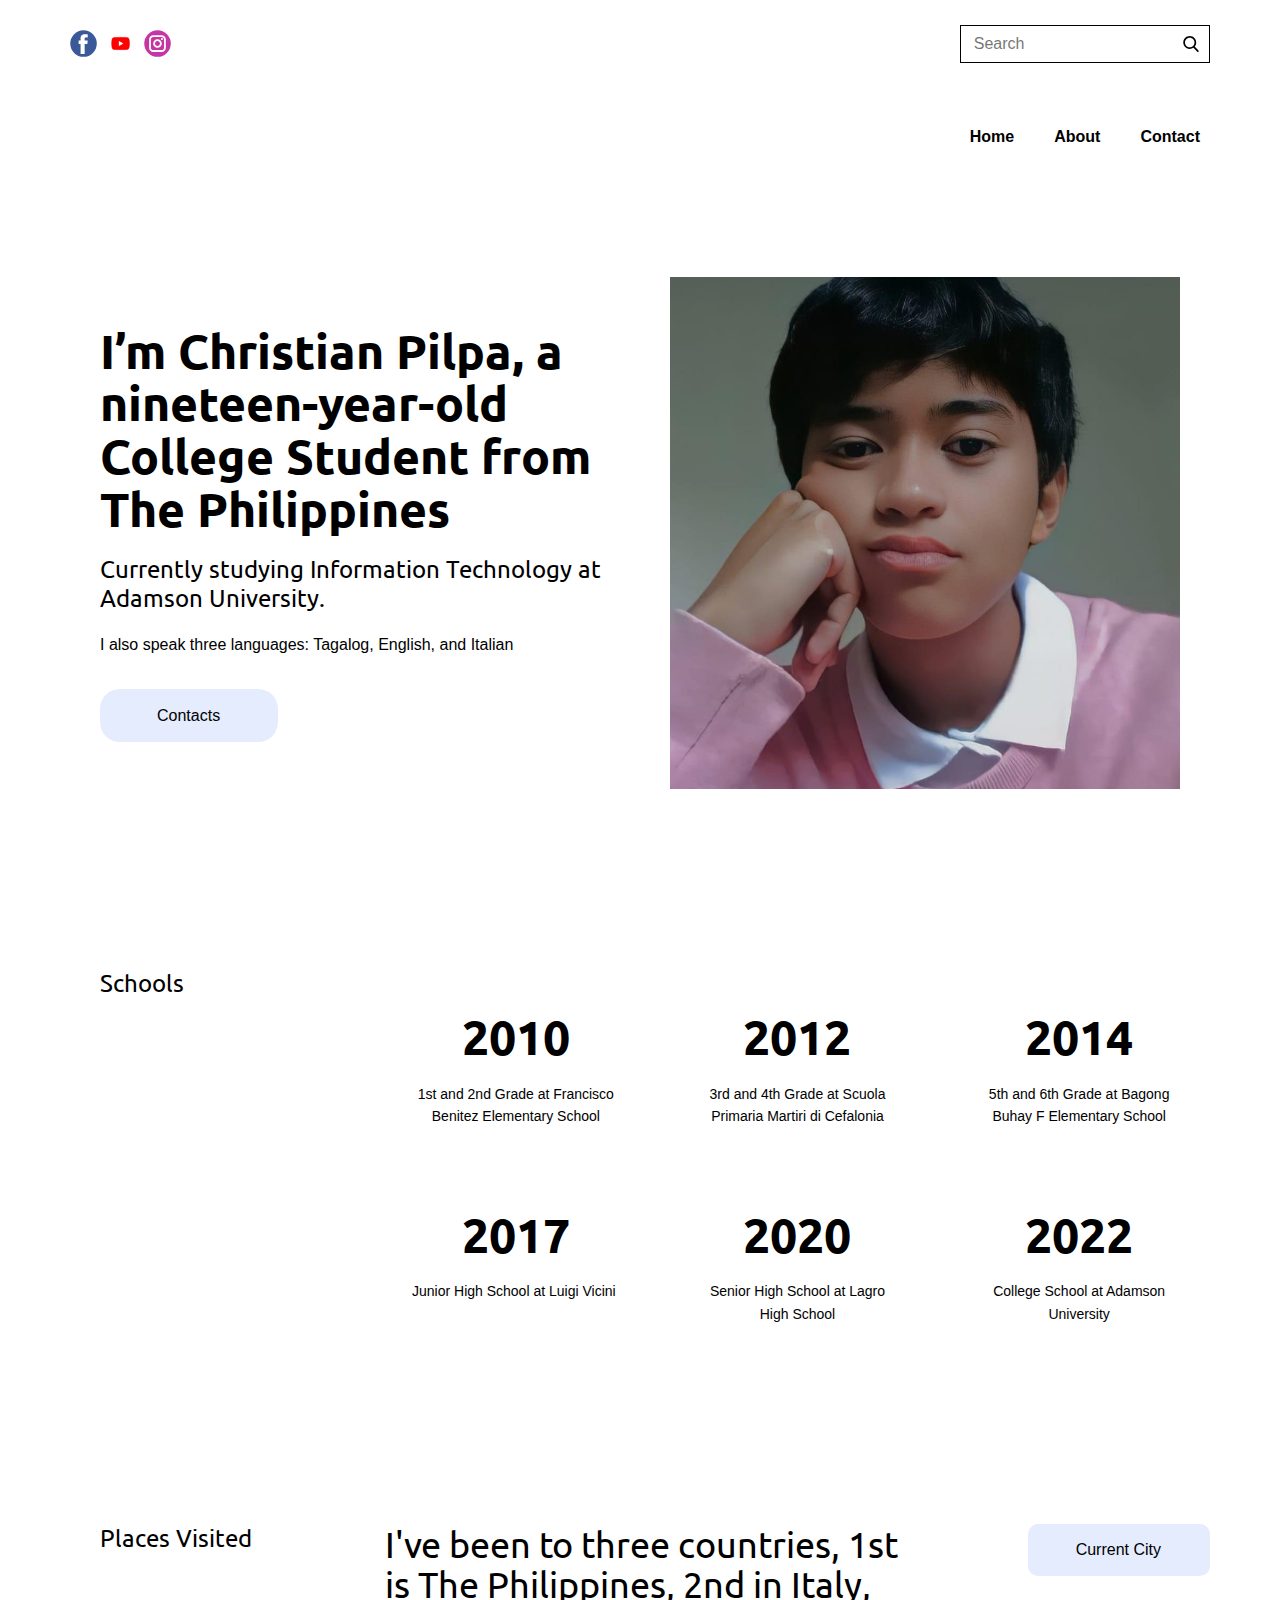
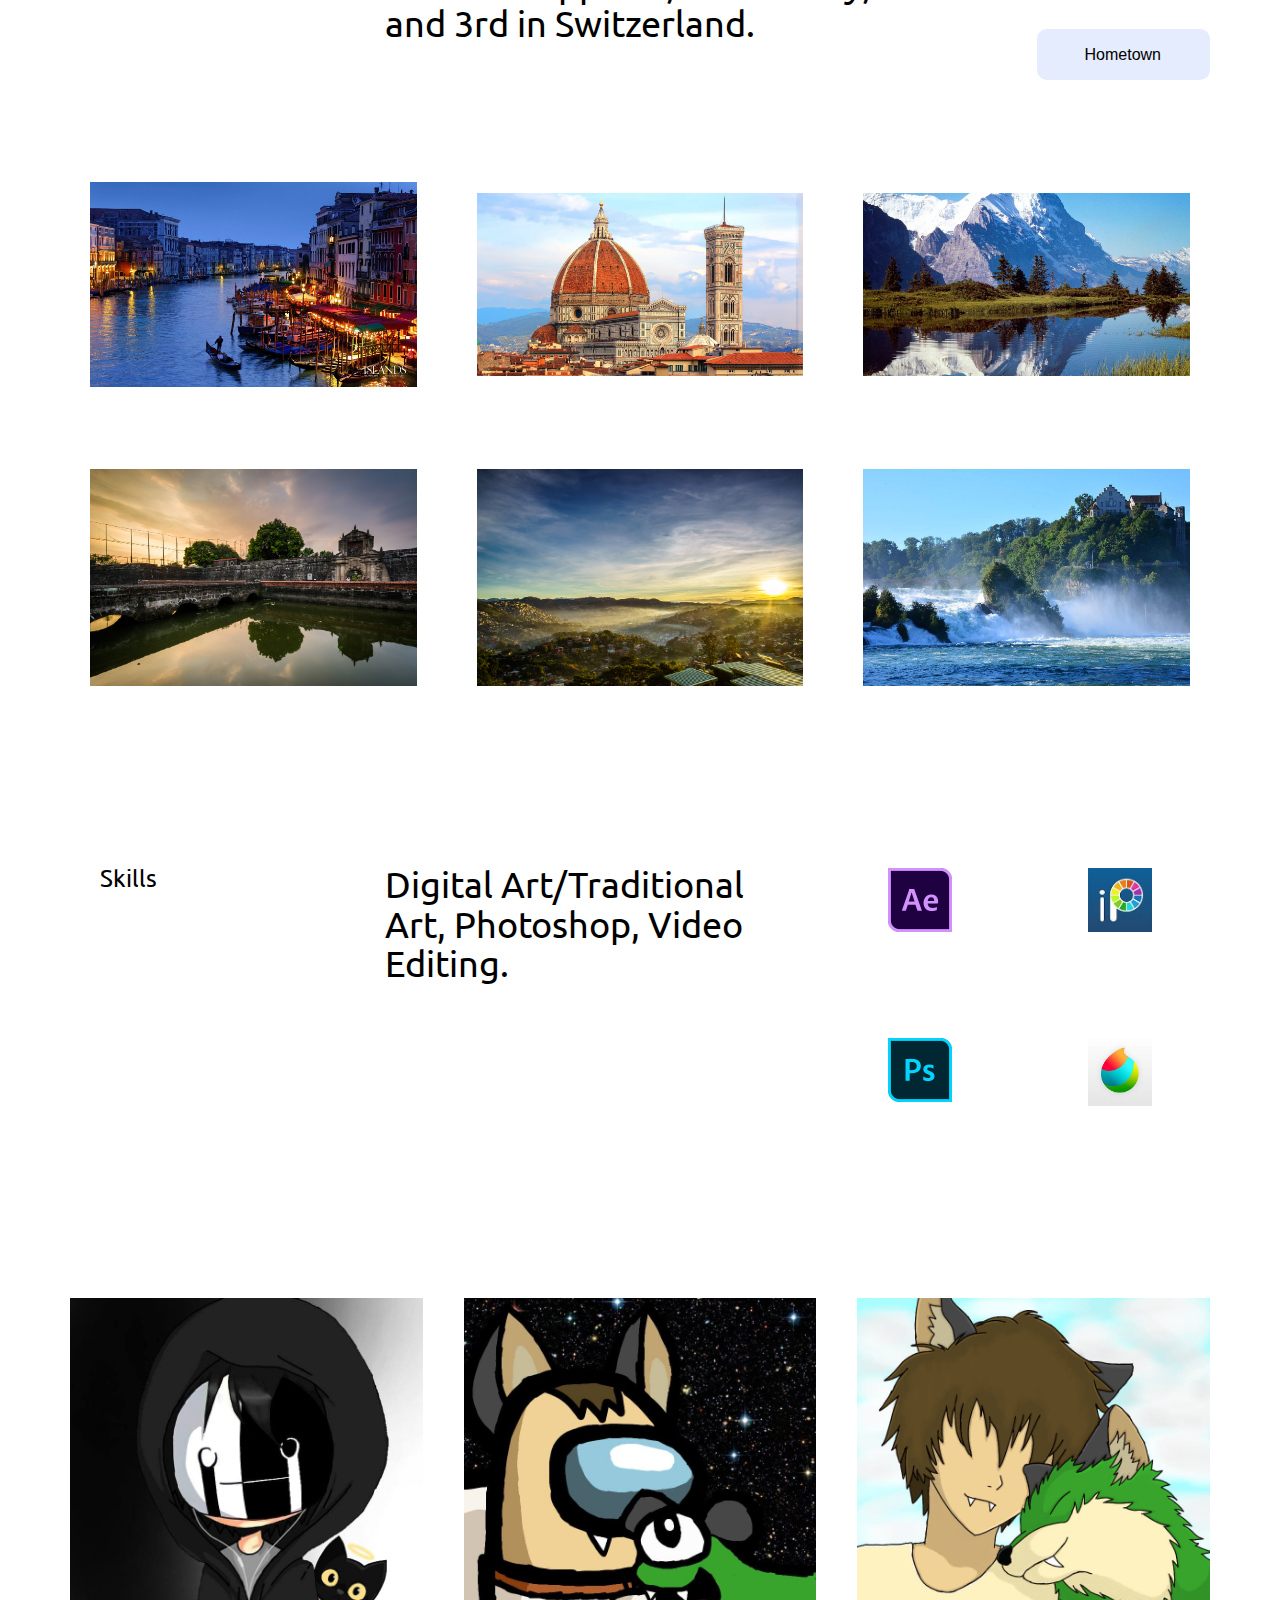
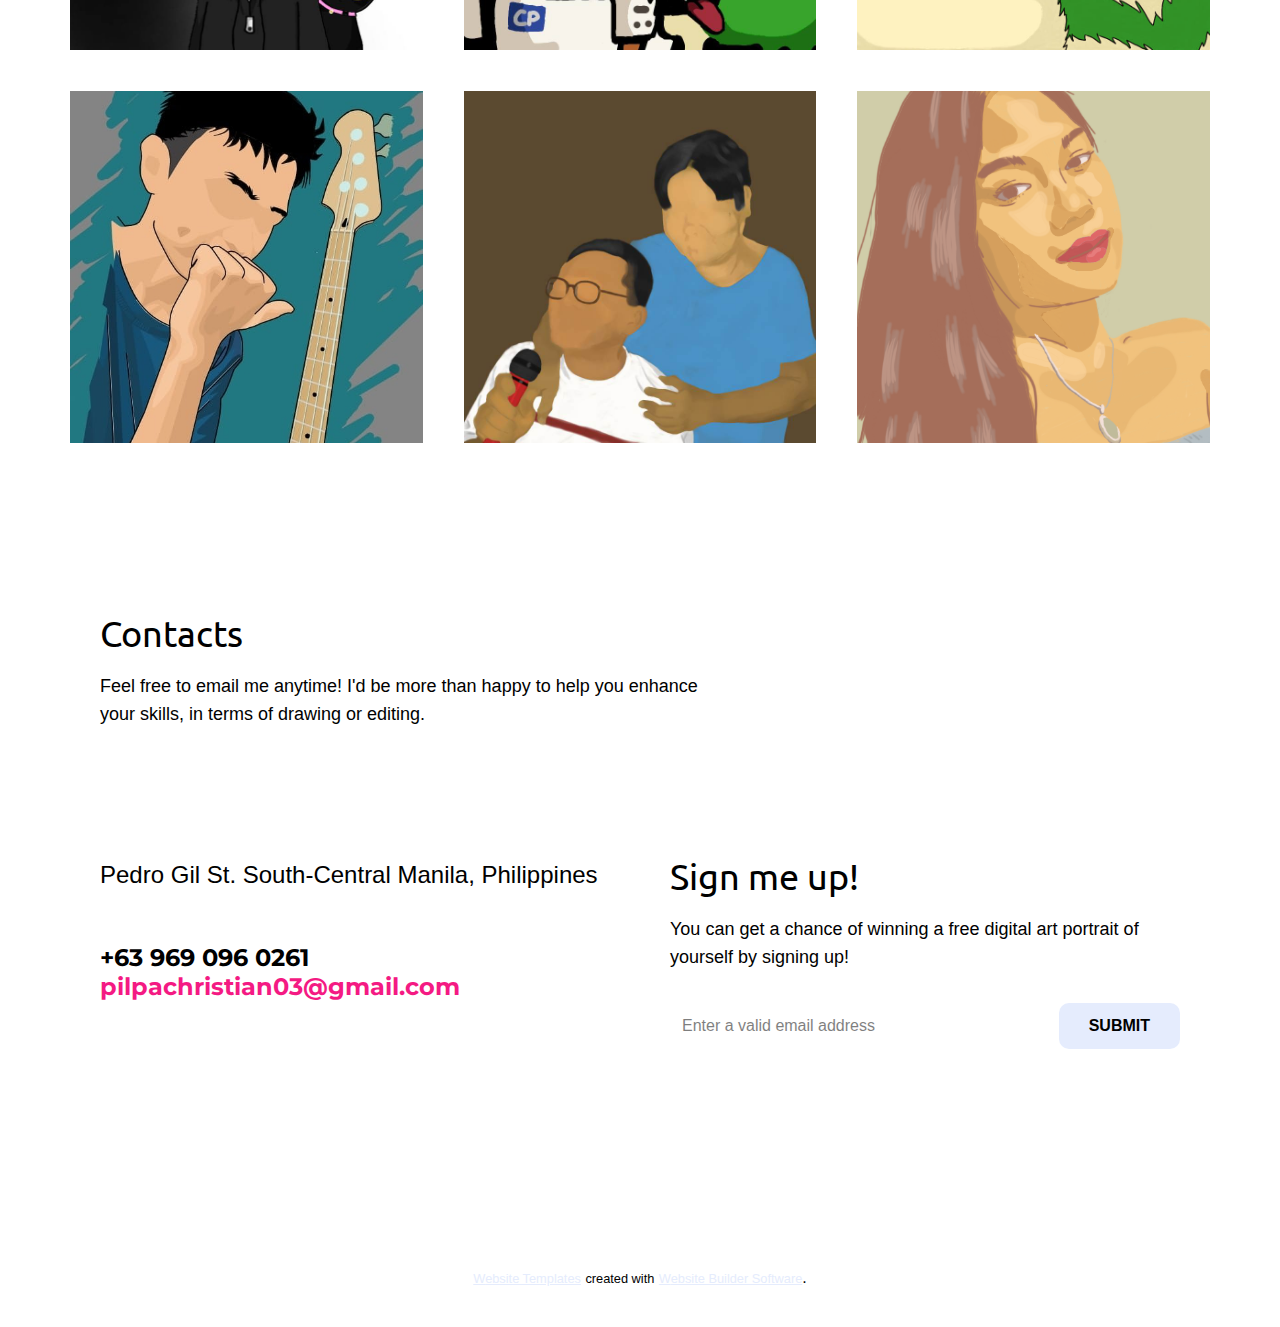
==== index.html @ fa7334e8 "Add files via upload" ====
<!DOCTYPE html>
<html style="font-size: 16px;" lang="en"><head>
    <meta name="viewport" content="width=device-width, initial-scale=1.0">
    <meta charset="utf-8">
    <meta name="keywords" content="​I’m Linda Larson, a twenty-nine-year-old UI/UX designer from Los Angeles, CA, 2017, 2018, 2019, 2020, 2021, 2022, ​I&amp;apos;m designed dozens of appealing interfaces for websites and web apps. Take a look at my projects below., ​UI/UX design, Application design, UX research, Visual communication, Prototyping Headline, ​Get your free consultation now!, ​Sign me up!">
    <meta name="description" content="">
    <title>Personal Website</title>
    <link rel="stylesheet" href="nicepage.css" media="screen">
<link rel="stylesheet" href="Personal-Website.css" media="screen">
    <script class="u-script" type="text/javascript" src="jquery-1.9.1.min.js" defer=""></script>
    <script class="u-script" type="text/javascript" src="nicepage.js" defer=""></script>
    <meta name="generator" content="Nicepage 5.1.5, nicepage.com">
    <meta name="referrer" content="origin">
    <link id="u-theme-google-font" rel="stylesheet" href="https://fonts.googleapis.com/css?family=Roboto:100,100i,300,300i,400,400i,500,500i,700,700i,900,900i|Open+Sans:300,300i,400,400i,500,500i,600,600i,700,700i,800,800i">
    <link id="u-page-google-font" rel="stylesheet" href="https://fonts.googleapis.com/css?family=Ubuntu:300,300i,400,400i,500,500i,700,700i|Montserrat:100,100i,200,200i,300,300i,400,400i,500,500i,600,600i,700,700i,800,800i,900,900i">
    
    
    
    
    
    
    
    <script type="application/ld+json">{
		"@context": "http://schema.org",
		"@type": "Organization",
		"name": "",
		"sameAs": [
				"https://www.facebook.com/chrisp03/",
				"https://www.youtube.com/channel/UC-t6ehEpi5gaLDNCWM-LFzg",
				"https://www.instagram.com/crispotato3/"
		]
}</script>
    <meta name="theme-color" content="#1251e8">
    <meta property="og:title" content="Personal Website">
    <meta property="og:type" content="website">
  </head>
  <body data-home-page="https://website3566824.nicepage.io/Personal-Website.html?version=718d808a-7b7e-45c7-b8f2-ec4393c3d4ac" data-home-page-title="Personal Website" class="u-body u-xl-mode" data-lang="en"><header class="u-align-left u-clearfix u-header u-section-row-container" id="sec-bdfa"><div class="u-section-rows">
        <div class="u-grey-70 u-section-row u-section-row-1" id="sec-46aa">
          <div class="u-clearfix u-sheet u-sheet-1">
            <div class="u-social-icons u-spacing-10 u-social-icons-1">
              <a class="u-social-url" title="facebook" target="_blank" href="https://www.facebook.com/chrisp03/"><span class="u-icon u-social-facebook u-social-icon u-icon-1"><svg class="u-svg-link" preserveAspectRatio="xMidYMin slice" viewBox="0 0 112 112" style=""><use xlink:href="#svg-aee4"></use></svg><svg class="u-svg-content" viewBox="0 0 112 112" x="0" y="0" id="svg-aee4"><circle fill="currentColor" cx="56.1" cy="56.1" r="55"></circle><path fill="#FFFFFF" d="M73.5,31.6h-9.1c-1.4,0-3.6,0.8-3.6,3.9v8.5h12.6L72,58.3H60.8v40.8H43.9V58.3h-8V43.9h8v-9.2
            c0-6.7,3.1-17,17-17h12.5v13.9H73.5z"></path></svg></span>
              </a>
              <a class="u-social-url" title="youtube" target="_blank" href="https://www.youtube.com/channel/UC-t6ehEpi5gaLDNCWM-LFzg"><span class="u-file-icon u-icon u-social-icon u-social-twitter u-icon-2"><img src="images/image-3.png" alt=""></span>
              </a>
              <a class="u-social-url" title="instagram" target="_blank" href="https://www.instagram.com/crispotato3/"><span class="u-icon u-social-icon u-social-instagram u-icon-3"><svg class="u-svg-link" preserveAspectRatio="xMidYMin slice" viewBox="0 0 112 112" style=""><use xlink:href="#svg-1b76"></use></svg><svg class="u-svg-content" viewBox="0 0 112 112" x="0" y="0" id="svg-1b76"><circle fill="currentColor" cx="56.1" cy="56.1" r="55"></circle><path fill="#FFFFFF" d="M55.9,38.2c-9.9,0-17.9,8-17.9,17.9C38,66,46,74,55.9,74c9.9,0,17.9-8,17.9-17.9C73.8,46.2,65.8,38.2,55.9,38.2
            z M55.9,66.4c-5.7,0-10.3-4.6-10.3-10.3c-0.1-5.7,4.6-10.3,10.3-10.3c5.7,0,10.3,4.6,10.3,10.3C66.2,61.8,61.6,66.4,55.9,66.4z"></path><path fill="#FFFFFF" d="M74.3,33.5c-2.3,0-4.2,1.9-4.2,4.2s1.9,4.2,4.2,4.2s4.2-1.9,4.2-4.2S76.6,33.5,74.3,33.5z"></path><path fill="#FFFFFF" d="M73.1,21.3H38.6c-9.7,0-17.5,7.9-17.5,17.5v34.5c0,9.7,7.9,17.6,17.5,17.6h34.5c9.7,0,17.5-7.9,17.5-17.5V38.8
            C90.6,29.1,82.7,21.3,73.1,21.3z M83,73.3c0,5.5-4.5,9.9-9.9,9.9H38.6c-5.5,0-9.9-4.5-9.9-9.9V38.8c0-5.5,4.5-9.9,9.9-9.9h34.5
            c5.5,0,9.9,4.5,9.9,9.9V73.3z"></path></svg></span>
              </a>
            </div>
            <form action="#" method="get" class="u-border-1 u-border-grey-30 u-expanded-width-xs u-search u-search-right u-search-1">
              <button class="u-search-button" type="submit">
                <span class="u-search-icon u-spacing-10 u-text-grey-40">
                  <svg class="u-svg-link" preserveAspectRatio="xMidYMin slice" viewBox="0 0 56.966 56.966" style=""><use xmlns:xlink="http://www.w3.org/1999/xlink" xlink:href="#svg-9dab"></use></svg>
                  <svg xmlns="http://www.w3.org/2000/svg" xmlns:xlink="http://www.w3.org/1999/xlink" version="1.1" id="svg-9dab" x="0px" y="0px" viewBox="0 0 56.966 56.966" style="enable-background:new 0 0 56.966 56.966;" xml:space="preserve" class="u-svg-content"><path d="M55.146,51.887L41.588,37.786c3.486-4.144,5.396-9.358,5.396-14.786c0-12.682-10.318-23-23-23s-23,10.318-23,23  s10.318,23,23,23c4.761,0,9.298-1.436,13.177-4.162l13.661,14.208c0.571,0.593,1.339,0.92,2.162,0.92  c0.779,0,1.518-0.297,2.079-0.837C56.255,54.982,56.293,53.08,55.146,51.887z M23.984,6c9.374,0,17,7.626,17,17s-7.626,17-17,17  s-17-7.626-17-17S14.61,6,23.984,6z"></path><g></g><g></g><g></g><g></g><g></g><g></g><g></g><g></g><g></g><g></g><g></g><g></g><g></g><g></g><g></g></svg>
                </span>
              </button>
              <input class="u-search-input" type="search" name="search" value="" placeholder="Search">
            </form>
          </div>
          
          
          
          
          
        </div>
        <div class="u-section-row" id="sec-37e8">
          <div class="u-clearfix u-sheet u-sheet-2">
            <nav data-position="" class="u-menu u-menu-one-level u-offcanvas u-menu-1">
              <div class="menu-collapse" style="font-size: 1rem; letter-spacing: 0px; font-weight: 700;">
                <a class="u-button-style u-custom-active-border-color u-custom-border u-custom-border-color u-custom-borders u-custom-hover-border-color u-custom-left-right-menu-spacing u-custom-padding-bottom u-custom-text-active-color u-custom-text-color u-custom-text-hover-color u-custom-top-bottom-menu-spacing u-nav-link" href="#" style="padding: 2px 0px; font-size: calc(1em + 4px);">
                  <svg class="u-svg-link" viewBox="0 0 24 24"><use xlink:href="#menu-hamburger"></use></svg>
                  <svg version="1.1" xmlns="http://www.w3.org/2000/svg" xmlns:xlink="http://www.w3.org/1999/xlink"><defs><symbol id="menu-hamburger" viewBox="0 0 16 16" style="width: 16px; height: 16px;"><rect y="1" width="16" height="2"></rect><rect y="7" width="16" height="2"></rect><rect y="13" width="16" height="2"></rect>
</symbol>
</defs></svg>
                </a>
              </div>
              <div class="u-custom-menu u-nav-container">
                <ul class="u-nav u-spacing-20 u-unstyled u-nav-1"><li class="u-nav-item"><a class="u-button-style u-nav-link u-text-active-palette-1-base u-text-grey-90 u-text-hover-palette-2-base" href="#" style="padding: 10px;">Home</a>
</li><li class="u-nav-item"><a class="u-button-style u-nav-link u-text-active-palette-1-base u-text-grey-90 u-text-hover-palette-2-base" href="#" style="padding: 10px;">About</a>
</li><li class="u-nav-item"><a class="u-button-style u-nav-link u-text-active-palette-1-base u-text-grey-90 u-text-hover-palette-2-base" href="#" style="padding: 10px;">Contact</a>
</li></ul>
              </div>
              <div class="u-custom-menu u-nav-container-collapse">
                <div class="u-black u-container-style u-inner-container-layout u-opacity u-opacity-95 u-sidenav">
                  <div class="u-sidenav-overflow">
                    <div class="u-menu-close"></div>
                    <ul class="u-align-center u-nav u-popupmenu-items u-unstyled u-nav-2"><li class="u-nav-item"><a class="u-button-style u-nav-link" href="#">Home</a>
</li><li class="u-nav-item"><a class="u-button-style u-nav-link" href="#">About</a>
</li><li class="u-nav-item"><a class="u-button-style u-nav-link" href="#">Contact</a>
</li></ul>
                  </div>
                </div>
                <div class="u-black u-menu-overlay u-opacity u-opacity-70"></div>
              </div>
            </nav>
          </div>
          
          
          
          
          
        </div>
      </div></header>
    <section class="u-clearfix u-grey-90 u-section-1" id="carousel_a79e">
      <div class="u-clearfix u-sheet u-sheet-1">
        <div class="u-clearfix u-expanded-width u-layout-wrap u-layout-wrap-1">
          <div class="u-layout">
            <div class="u-layout-row">
              <div class="u-container-style u-layout-cell u-size-30 u-layout-cell-1">
                <div class="u-container-layout u-valign-middle-lg u-valign-middle-xl u-valign-top-md u-valign-top-sm u-valign-top-xs u-container-layout-1">
                  <h2 class="u-custom-font u-font-ubuntu u-text u-text-default u-text-1"> I’m Christian Pilpa, a nineteen-year-old College Student from The Philippines</h2>
                  <h5 class="u-custom-font u-font-ubuntu u-text u-text-default u-text-2"> Currently studying Information Technology at Adamson University.</h5>
                  <p class="u-text u-text-default u-text-3">I also speak three languages: Tagalog, English, and Italian</p>
                  <a href="Personal-Website.html#carousel_2575" class="u-border-none u-btn u-btn-round u-button-style u-palette-1-base u-radius-20 u-btn-1">Contacts</a>
                </div>
              </div>
              <div class="u-container-style u-layout-cell u-size-30 u-layout-cell-2">
                <div class="u-container-layout u-valign-bottom-lg u-valign-top-md u-valign-top-sm u-valign-top-xs u-container-layout-2">
                  <img class="u-expanded-width u-image u-image-default u-image-1" src="images/image-5.png" alt="" data-image-width="947" data-image-height="960">
                </div>
              </div>
            </div>
          </div>
        </div>
      </div>
    </section>
    <section class="u-clearfix u-grey-90 u-section-2" id="carousel_1822">
      <div class="u-clearfix u-sheet u-sheet-1">
        <div class="u-clearfix u-expanded-width u-layout-wrap u-layout-wrap-1">
          <div class="u-layout">
            <div class="u-layout-row">
              <div class="u-container-align-left-sm u-container-align-left-xs u-container-style u-layout-cell u-size-15 u-layout-cell-1">
                <div class="u-container-layout u-valign-top-lg u-valign-top-xl u-valign-top-xs u-container-layout-1">
                  <h5 class="u-align-left-sm u-align-left-xs u-custom-font u-font-ubuntu u-text u-text-default u-text-1"> Schools</h5>
                </div>
              </div>
              <div class="u-container-style u-layout-cell u-size-45 u-layout-cell-2">
                <div class="u-container-layout u-container-layout-2">
                  <div class="u-expanded-width u-list u-list-1">
                    <div class="u-repeater u-repeater-1">
                      <div class="u-container-align-center u-container-style u-custom-item u-grey-80 u-list-item u-repeater-item u-shape-rectangle">
                        <div class="u-container-layout u-similar-container u-valign-top-xs u-container-layout-3">
                          <h2 class="u-align-center u-custom-font u-font-ubuntu u-text u-text-default u-text-2">2010</h2>
                          <p class="u-align-center u-text u-text-default u-text-3">1st and 2nd Grade at Francisco Benitez Elementary School</p>
                        </div>
                      </div>
                      <div class="u-container-align-center u-container-style u-custom-item u-grey-80 u-list-item u-repeater-item u-shape-rectangle">
                        <div class="u-container-layout u-similar-container u-valign-top-xs u-container-layout-4">
                          <h2 class="u-align-center u-custom-font u-font-ubuntu u-text u-text-default u-text-4">2012</h2>
                          <p class="u-align-center u-text u-text-default u-text-5">3rd and 4th Grade at Scuola Primaria Martiri di Cefalonia</p>
                        </div>
                      </div>
                      <div class="u-container-align-center u-container-style u-custom-item u-grey-80 u-list-item u-repeater-item u-shape-rectangle u-list-item-3">
                        <div class="u-container-layout u-similar-container u-valign-top-xs u-container-layout-5">
                          <h2 class="u-align-center u-custom-font u-font-ubuntu u-text u-text-default u-text-6">2014</h2>
                          <p class="u-align-center u-text u-text-default u-text-7">5th and 6th Grade at Bagong Buhay F Elementary School</p>
                        </div>
                      </div>
                      <div class="u-container-style u-custom-item u-grey-80 u-list-item u-repeater-item u-shape-rectangle">
                        <div class="u-container-layout u-similar-container u-valign-top-xs u-container-layout-6">
                          <h2 class="u-align-center u-custom-font u-font-ubuntu u-text u-text-default u-text-8">2017</h2>
                          <p class="u-align-center u-text u-text-default u-text-9">Junior High School at Luigi Vicini</p>
                        </div>
                      </div>
                      <div class="u-container-align-center u-container-style u-custom-item u-grey-80 u-list-item u-repeater-item u-shape-rectangle">
                        <div class="u-container-layout u-similar-container u-valign-top-xs u-container-layout-7">
                          <h2 class="u-align-center u-custom-font u-font-ubuntu u-text u-text-default u-text-10">2020</h2>
                          <p class="u-align-center u-text u-text-default u-text-11">Senior High School at Lagro High School</p>
                        </div>
                      </div>
                      <div class="u-container-align-center u-container-style u-custom-item u-list-item u-palette-2-base u-repeater-item u-shape-rectangle">
                        <div class="u-container-layout u-similar-container u-valign-top-xs u-container-layout-8">
                          <h2 class="u-align-center u-custom-font u-font-ubuntu u-text u-text-default u-text-12">2022</h2>
                          <p class="u-align-center u-text u-text-default u-text-13">College School at Adamson University</p>
                        </div>
                      </div>
                    </div>
                  </div>
                </div>
              </div>
            </div>
          </div>
        </div>
      </div>
    </section>
    <section class="u-clearfix u-grey-90 u-section-3" id="carousel_8040">
      <div class="u-clearfix u-sheet u-sheet-1">
        <div class="u-clearfix u-expanded-width u-layout-wrap u-layout-wrap-1">
          <div class="u-layout">
            <div class="u-layout-row">
              <div class="u-container-style u-layout-cell u-size-15 u-layout-cell-1">
                <div class="u-container-layout u-container-layout-1">
                  <h4 class="u-custom-font u-font-ubuntu u-text u-text-default u-text-1"> Places Visited</h4>
                </div>
              </div>
              <div class="u-container-style u-layout-cell u-size-29-md u-size-29-sm u-size-29-xs u-size-31-lg u-size-31-xl u-layout-cell-2">
                <div class="u-container-layout u-valign-top-sm u-valign-top-xs u-container-layout-2">
                  <h2 class="u-custom-font u-font-ubuntu u-text u-text-default u-text-2">I've been to three countries, 1st is The Philippines, 2nd in Italy, and 3rd in Switzerland.</h2>
                </div>
              </div>
              <div class="u-container-align-left-sm u-container-align-left-xs u-container-align-right-lg u-container-align-right-md u-container-align-right-xl u-container-style u-layout-cell u-size-14-lg u-size-14-xl u-size-16-md u-size-16-sm u-size-16-xs u-layout-cell-3">
                <div class="u-container-layout u-container-layout-3">
                  <a href="https://www.bing.com/maps?q=manila+map&amp;FORM=HDRSC4" class="u-align-left-sm u-align-left-xs u-align-right-lg u-align-right-md u-align-right-xl u-border-none u-btn u-btn-round u-button-style u-palette-1-base u-radius-10 u-btn-1" target="_blank"> Current City</a>
                  <a href="https://www.bing.com/search?q=san+jose+del+monte+bulacan+map&amp;qs=AS&amp;pq=san+jose+del+monte+bulacan+ma&amp;sc=10-29&amp;cvid=8C73331CD6044412A67281CF94086FA9&amp;FORM=QBRE&amp;sp=1" class="u-align-left-sm u-align-left-xs u-align-right-lg u-align-right-md u-align-right-xl u-border-none u-btn u-btn-round u-button-style u-palette-2-base u-radius-10 u-btn-2" target="_blank"> Hometown</a>
                </div>
              </div>
            </div>
          </div>
        </div>
        <div class="u-expanded-width u-list u-list-1">
          <div class="u-repeater u-repeater-1">
            <div class="u-container-align-center-sm u-container-align-center-xs u-container-style u-grey-80 u-list-item u-repeater-item u-list-item-1">
              <div class="u-container-layout u-similar-container u-valign-middle u-container-layout-4">
                <img alt="" class="u-absolute-hcenter-sm u-absolute-hcenter-xs u-expanded-width u-image u-image-contain u-image-default u-image-1" data-image-width="1280" data-image-height="800" src="images/image-13.png">
              </div>
            </div>
            <div class="u-container-align-center-sm u-container-align-center-xs u-container-style u-grey-80 u-list-item u-repeater-item u-list-item-2">
              <div class="u-container-layout u-similar-container u-valign-middle u-container-layout-5">
                <img alt="" class="u-absolute-hcenter-sm u-absolute-hcenter-xs u-expanded-width u-image u-image-contain u-image-default u-image-2" data-image-width="1280" data-image-height="720" src="images/image-11.png">
              </div>
            </div>
            <div class="u-container-align-center-sm u-container-align-center-xs u-container-style u-grey-80 u-list-item u-repeater-item u-list-item-3">
              <div class="u-container-layout u-similar-container u-valign-middle u-container-layout-6">
                <img alt="" class="u-absolute-hcenter-sm u-absolute-hcenter-xs u-expanded-width u-image u-image-contain u-image-default u-image-3" data-image-width="1280" data-image-height="720" src="images/image-12.png">
              </div>
            </div>
            <div class="u-container-align-center-sm u-container-align-center-xs u-container-style u-grey-80 u-list-item u-repeater-item u-list-item-4">
              <div class="u-container-layout u-similar-container u-valign-middle u-container-layout-7">
                <img alt="" class="u-absolute-hcenter-sm u-absolute-hcenter-xs u-expanded-width u-image u-image-contain u-image-default u-image-4" data-image-width="1000" data-image-height="667" src="images/image-9.png">
              </div>
            </div>
            <div class="u-container-align-center-sm u-container-align-center-xs u-container-style u-grey-80 u-list-item u-repeater-item u-list-item-5">
              <div class="u-container-layout u-similar-container u-valign-middle u-container-layout-8">
                <img alt="" class="u-absolute-hcenter-sm u-absolute-hcenter-xs u-expanded-width u-image u-image-contain u-image-default u-image-5" data-image-width="1000" data-image-height="667" src="images/image.png">
              </div>
            </div>
            <div class="u-container-align-center-sm u-container-align-center-xs u-container-style u-grey-80 u-list-item u-repeater-item u-list-item-6">
              <div class="u-container-layout u-similar-container u-valign-middle u-container-layout-9">
                <img alt="" class="u-absolute-hcenter-sm u-absolute-hcenter-xs u-expanded-width u-image u-image-contain u-image-default u-image-6" data-image-width="1280" data-image-height="853" src="images/image-10.png">
              </div>
            </div>
          </div>
        </div>
      </div>
    </section>
    <section class="u-clearfix u-grey-90 u-section-4" id="carousel_7f0c">
      <div class="u-clearfix u-sheet u-sheet-1">
        <div class="u-clearfix u-expanded-width u-layout-wrap u-layout-wrap-1">
          <div class="u-layout">
            <div class="u-layout-row">
              <div class="u-container-align-left-sm u-container-align-left-xs u-container-style u-layout-cell u-size-15 u-layout-cell-1">
                <div class="u-container-layout u-valign-top u-container-layout-1">
                  <h5 class="u-align-left-sm u-align-left-xs u-custom-font u-font-ubuntu u-text u-text-default u-text-1">Skills</h5>
                </div>
              </div>
              <div class="u-container-align-left-sm u-container-align-left-xs u-container-style u-layout-cell u-size-25 u-layout-cell-2">
                <div class="u-container-layout u-valign-top-xs u-container-layout-2">
                  <h2 class="u-align-left-sm u-align-left-xs u-custom-font u-font-ubuntu u-text u-text-default u-text-2"> Digital Art/Traditional Art, Photoshop, Video Editing.</h2>
                </div>
              </div>
              <div class="u-container-style u-layout-cell u-size-20 u-layout-cell-3">
                <div class="u-container-layout u-container-layout-3">
                  <div class="u-expanded-width u-list u-list-1">
                    <div class="u-repeater u-repeater-1">
                      <div class="u-container-align-center u-container-style u-grey-80 u-list-item u-repeater-item u-list-item-1">
                        <div class="u-container-layout u-similar-container u-valign-top u-container-layout-4"><span class="u-file-icon u-icon u-icon-1"><img src="images/5210884.png" alt=""></span>
                        </div>
                      </div>
                      <div class="u-container-style u-grey-80 u-list-item u-repeater-item u-list-item-2">
                        <div class="u-container-layout u-similar-container u-valign-top u-container-layout-5"><span class="u-file-icon u-icon u-icon-2"><img src="images/image_150.png" alt=""></span>
                        </div>
                      </div>
                      <div class="u-container-style u-grey-80 u-list-item u-repeater-item u-list-item-3">
                        <div class="u-container-layout u-similar-container u-valign-top u-container-layout-6"><span class="u-file-icon u-icon u-icon-3"><img src="images/5210800.png" alt=""></span>
                        </div>
                      </div>
                      <div class="u-container-style u-grey-80 u-list-item u-repeater-item u-list-item-4">
                        <div class="u-container-layout u-similar-container u-valign-top u-container-layout-7"><span class="u-file-icon u-icon u-icon-4"><img src="images/image-8.png" alt=""></span>
                        </div>
                      </div>
                    </div>
                  </div>
                </div>
              </div>
            </div>
          </div>
        </div>
      </div>
    </section>
    <section class="u-align-center u-clearfix u-grey-90 u-section-5" id="carousel_f274">
      <div class="u-clearfix u-sheet u-sheet-1">
        <div class="u-expanded-width u-gallery u-layout-grid u-lightbox u-show-text-on-hover u-gallery-1">
          <div class="u-gallery-inner u-gallery-inner-1">
            <div class="u-effect-fade u-effect-hover-zoom u-gallery-item">
              <div class="u-back-slide" data-image-width="720" data-image-height="720">
                <img class="u-back-image u-expanded" src="images/1.jpg">
              </div>
              <div class="u-over-slide u-shading u-over-slide-1">
                <h3 class="u-gallery-heading"></h3>
                <p class="u-gallery-text"></p>
              </div>
            </div>
            <div class="u-effect-fade u-effect-hover-zoom u-gallery-item">
              <div class="u-back-slide" data-image-width="768" data-image-height="768">
                <img class="u-back-image u-expanded" src="images/2.jpg">
              </div>
              <div class="u-over-slide u-shading u-over-slide-2">
                <h3 class="u-gallery-heading"></h3>
                <p class="u-gallery-text"></p>
              </div>
            </div>
            <div class="u-effect-fade u-effect-hover-zoom u-gallery-item">
              <div class="u-back-slide" data-image-width="768" data-image-height="768">
                <img class="u-back-image u-expanded" src="images/3.jpg">
              </div>
              <div class="u-over-slide u-shading u-over-slide-3">
                <h3 class="u-gallery-heading"></h3>
                <p class="u-gallery-text"></p>
              </div>
            </div>
            <div class="u-effect-fade u-effect-hover-zoom u-gallery-item">
              <div class="u-back-slide" data-image-width="534" data-image-height="538">
                <img class="u-back-image u-expanded" src="images/4.jpg">
              </div>
              <div class="u-over-slide u-shading u-over-slide-4">
                <h3 class="u-gallery-heading"></h3>
                <p class="u-gallery-text"></p>
              </div>
            </div>
            <div class="u-effect-fade u-effect-hover-zoom u-gallery-item">
              <div class="u-back-slide" data-image-width="768" data-image-height="768">
                <img class="u-back-image u-expanded" src="images/5.jpg">
              </div>
              <div class="u-over-slide u-shading u-over-slide-5">
                <h3 class="u-gallery-heading"></h3>
                <p class="u-gallery-text"></p>
              </div>
            </div>
            <div class="u-effect-fade u-effect-hover-zoom u-gallery-item">
              <div class="u-back-slide" data-image-width="514" data-image-height="643">
                <img class="u-back-image u-expanded" src="images/6.png">
              </div>
              <div class="u-over-slide u-shading u-over-slide-6">
                <h3 class="u-gallery-heading"></h3>
                <p class="u-gallery-text"></p>
              </div>
            </div>
          </div>
        </div>
      </div>
    </section>
    <section class="u-clearfix u-grey-90 u-section-6" id="carousel_2575">
      <div class="u-clearfix u-sheet u-sheet-1">
        <div class="u-clearfix u-expanded-width u-layout-wrap u-layout-wrap-1">
          <div class="u-layout">
            <div class="u-layout-col">
              <div class="u-size-30">
                <div class="u-layout-row">
                  <div class="u-container-style u-layout-cell u-size-30-lg u-size-30-md u-size-30-sm u-size-30-xs u-size-35-xl u-layout-cell-1">
                    <div class="u-container-layout u-container-layout-1">
                      <h2 class="u-custom-font u-font-ubuntu u-text u-text-default u-text-1">Contacts</h2>
                      <p class="u-text u-text-default u-text-2"> Feel free to email me anytime! I'd be more than happy to help you enhance your skills, in terms of drawing or editing.</p>
                    </div>
                  </div>
                  <div class="u-container-align-left-sm u-container-align-left-xs u-container-style u-layout-cell u-size-25-xl u-size-30-lg u-size-30-md u-size-30-sm u-size-30-xs u-layout-cell-2">
                    <div class="u-container-layout u-container-layout-2"></div>
                  </div>
                </div>
              </div>
              <div class="u-size-30">
                <div class="u-layout-row">
                  <div class="u-container-style u-layout-cell u-size-30 u-layout-cell-3">
                    <div class="u-container-layout u-container-layout-3">
                      <p class="u-text u-text-default u-text-3">Pedro Gil St. South-Central Manila, Philippines</p>
                      <h4 class="u-custom-font u-font-montserrat u-text u-text-4"> +63 969 096 0261<br>
                        <font color="#f41a83">pilpachristian03@gmail.com</font>
                      </h4>
                    </div>
                  </div>
                  <div class="u-container-style u-layout-cell u-size-30 u-layout-cell-4">
                    <div class="u-container-layout u-valign-top-md u-valign-top-sm u-valign-top-xs u-container-layout-4">
                      <h2 class="u-custom-font u-font-ubuntu u-text u-text-default u-text-5">Sign me up!</h2>
                      <p class="u-text u-text-6">You can get a chance of winning a free digital art portrait of yourself by signing up!</p>
                      <div class="u-expanded-width u-form u-form-1">
                        <form action="https://forms.nicepagesrv.com/Form/Process" class="u-clearfix u-form-horizontal u-form-spacing-10 u-inner-form" source="email" name="form" style="padding: 0px;">
                          <div class="u-form-email u-form-group u-label-none">
                            <label for="email-5b2e" class="u-label">Email</label>
                            <input type="email" placeholder="Enter a valid email address" id="email-5b2e" name="email" class="u-input u-input-rectangle u-radius-10 u-white" required="">
                          </div>
                          <div class="u-align-left u-form-group u-form-submit u-label-none">
                            <a href="#" class="u-border-none u-btn u-btn-round u-btn-submit u-button-style u-palette-2-base u-radius-10 u-btn-1">Submit</a>
                            <input type="submit" value="submit" class="u-form-control-hidden">
                          </div>
                          <div class="u-form-send-message u-form-send-success"> Thank you! Your message has been sent. </div>
                          <div class="u-form-send-error u-form-send-message"> Unable to send your message. Please fix errors then try again. </div>
                          <input type="hidden" value="" name="recaptchaResponse">
                          <input type="hidden" name="formServices" value="fab7037a398b7af6bce7c931318b728f">
                        </form>
                      </div>
                    </div>
                  </div>
                </div>
              </div>
            </div>
          </div>
        </div>
      </div>
    </section>
    
    
    
    <section class="u-backlink u-clearfix u-grey-80">
      <a class="u-link" href="https://nicepage.com/website-templates" target="_blank">
        <span>Website Templates</span>
      </a>
      <p class="u-text">
        <span>created with</span>
      </p>
      <a class="u-link" href="" target="_blank">
        <span>Website Builder Software</span>
      </a>. 
    </section>
  
</body></html>
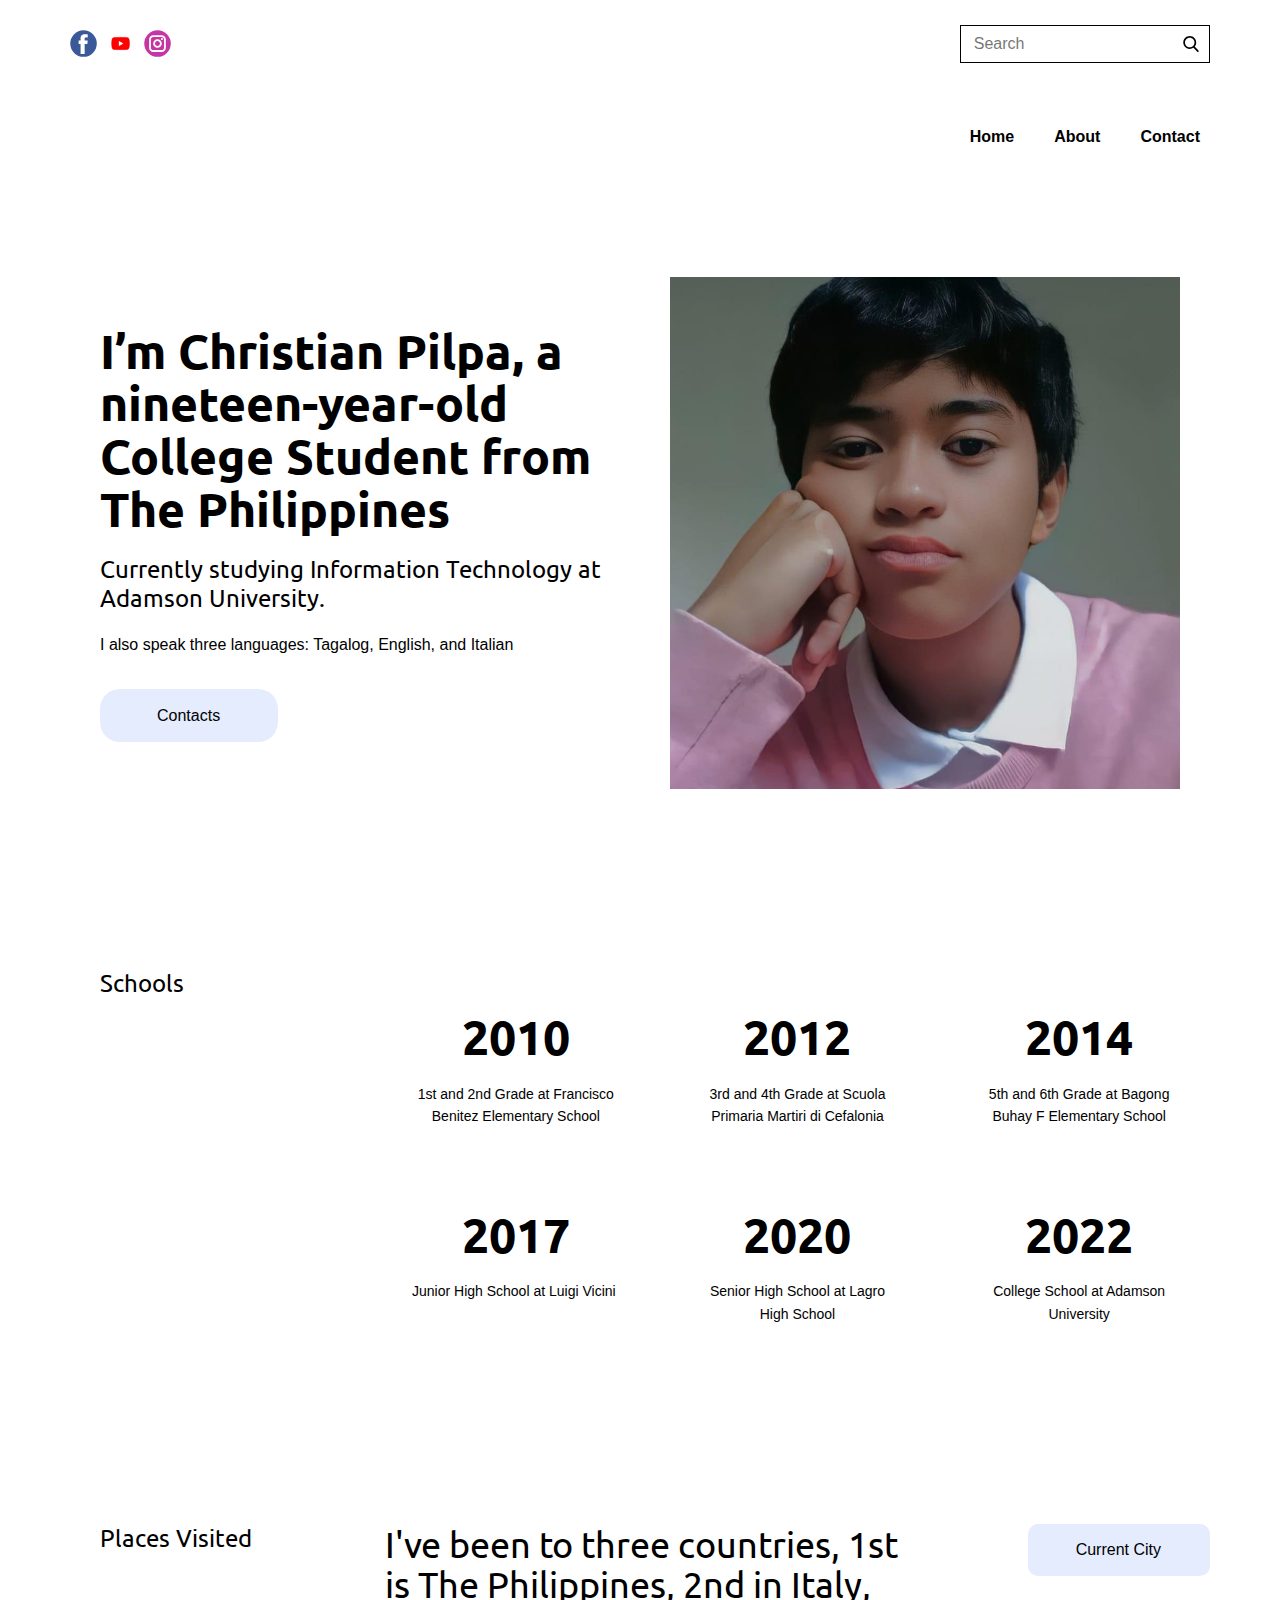
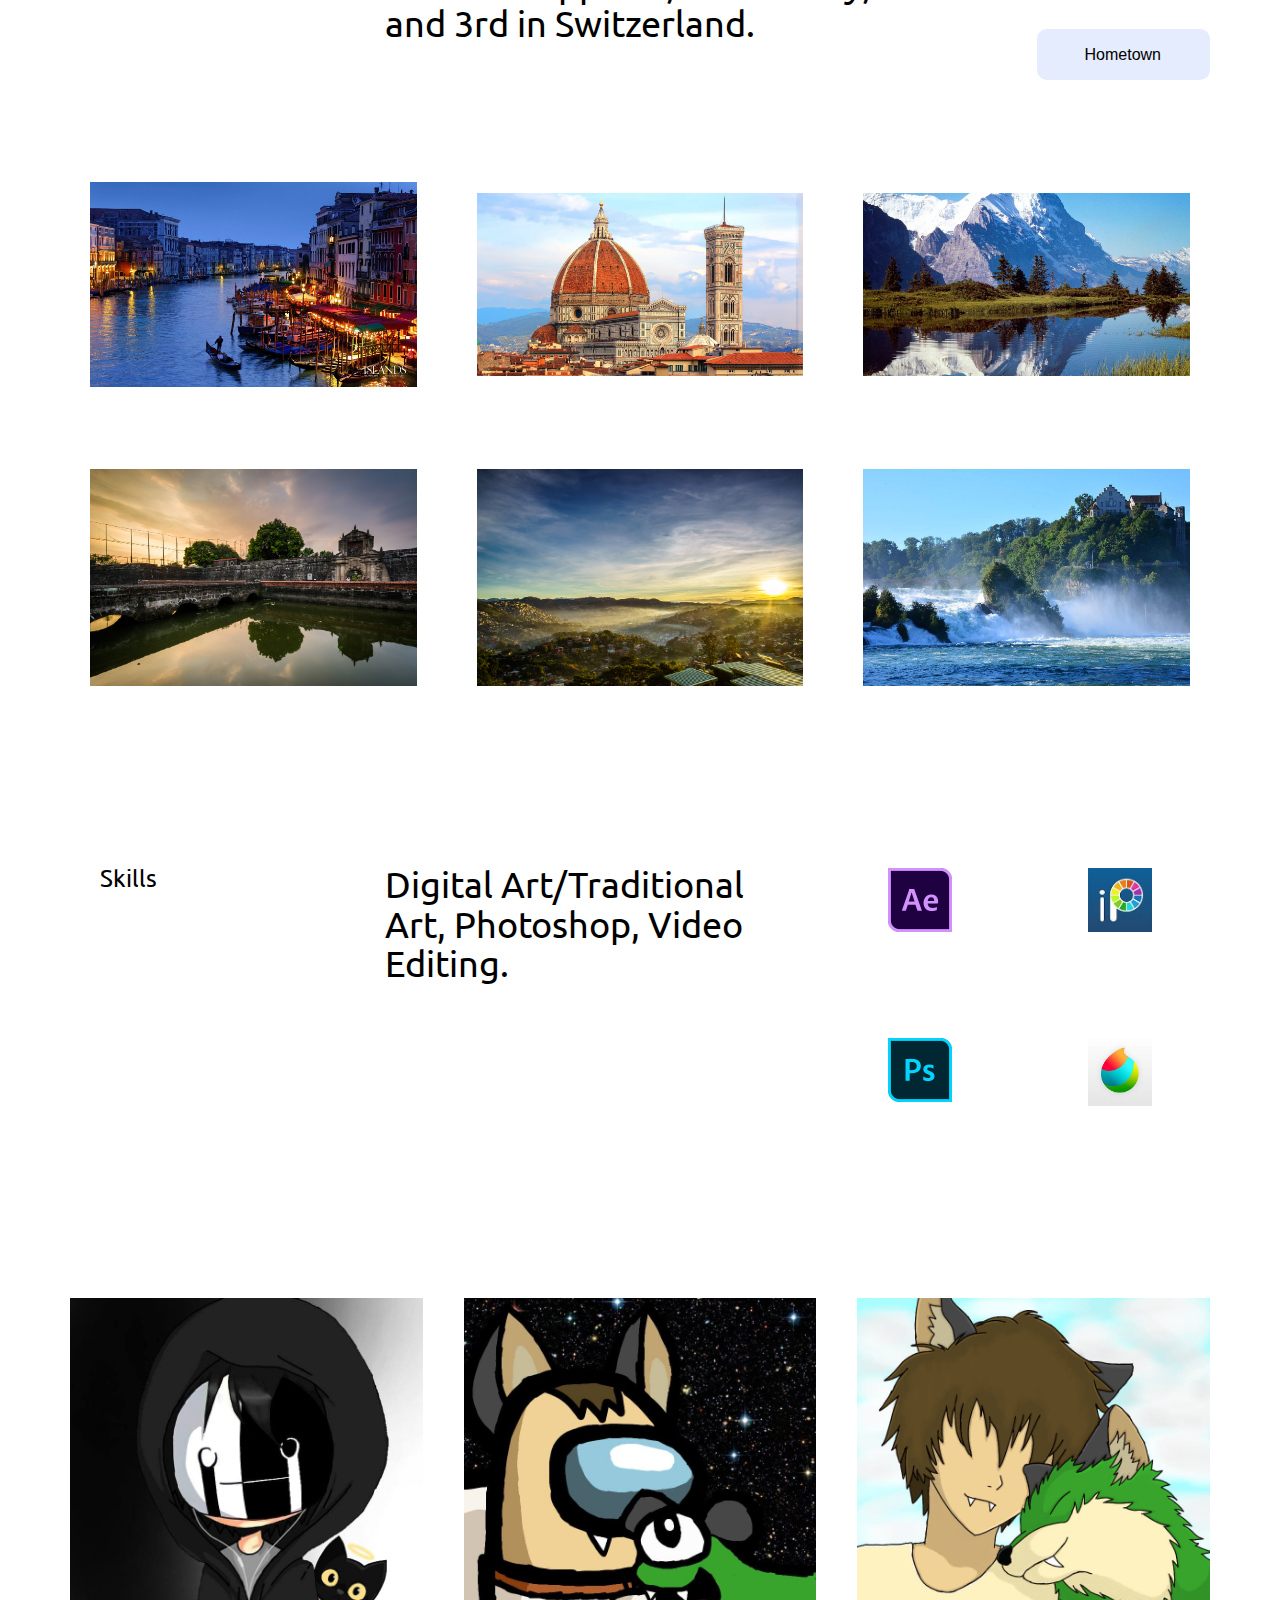
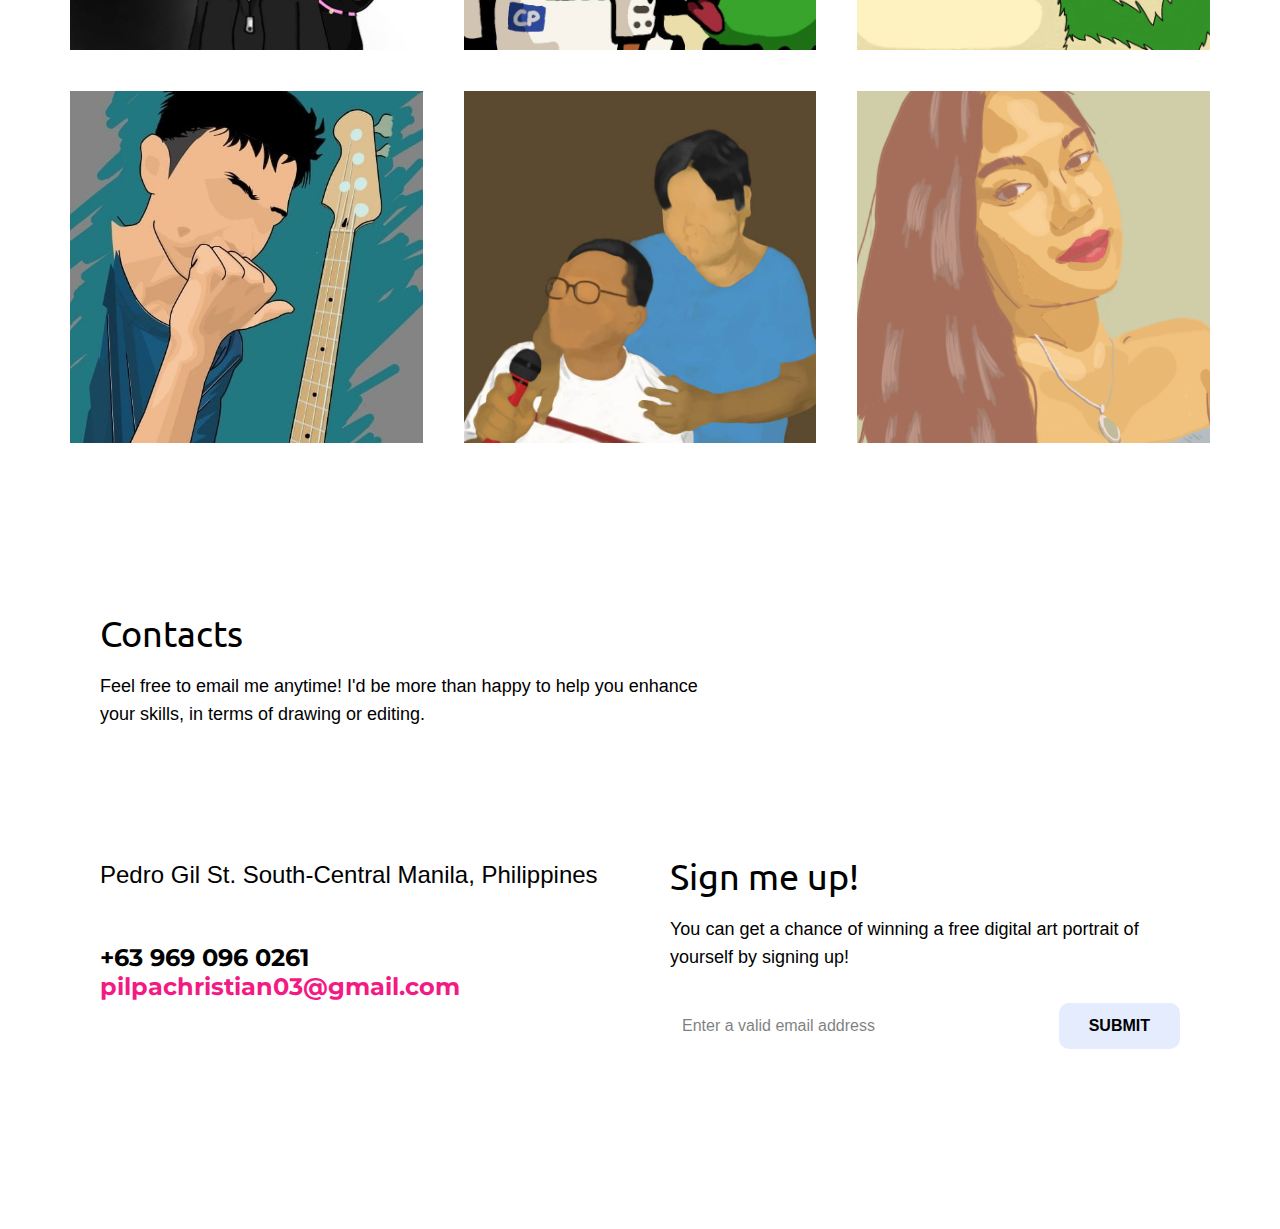
==== commit 18c13f07: "Update index.html" ====
--- a/index.html
+++ b/index.html
@@ -408,19 +408,5 @@
         </div>
       </div>
     </section>
-    
-    
-    
-    <section class="u-backlink u-clearfix u-grey-80">
-      <a class="u-link" href="https://nicepage.com/website-templates" target="_blank">
-        <span>Website Templates</span>
-      </a>
-      <p class="u-text">
-        <span>created with</span>
-      </p>
-      <a class="u-link" href="" target="_blank">
-        <span>Website Builder Software</span>
-      </a>. 
-    </section>
-  
-</body></html>+
+</body></html>
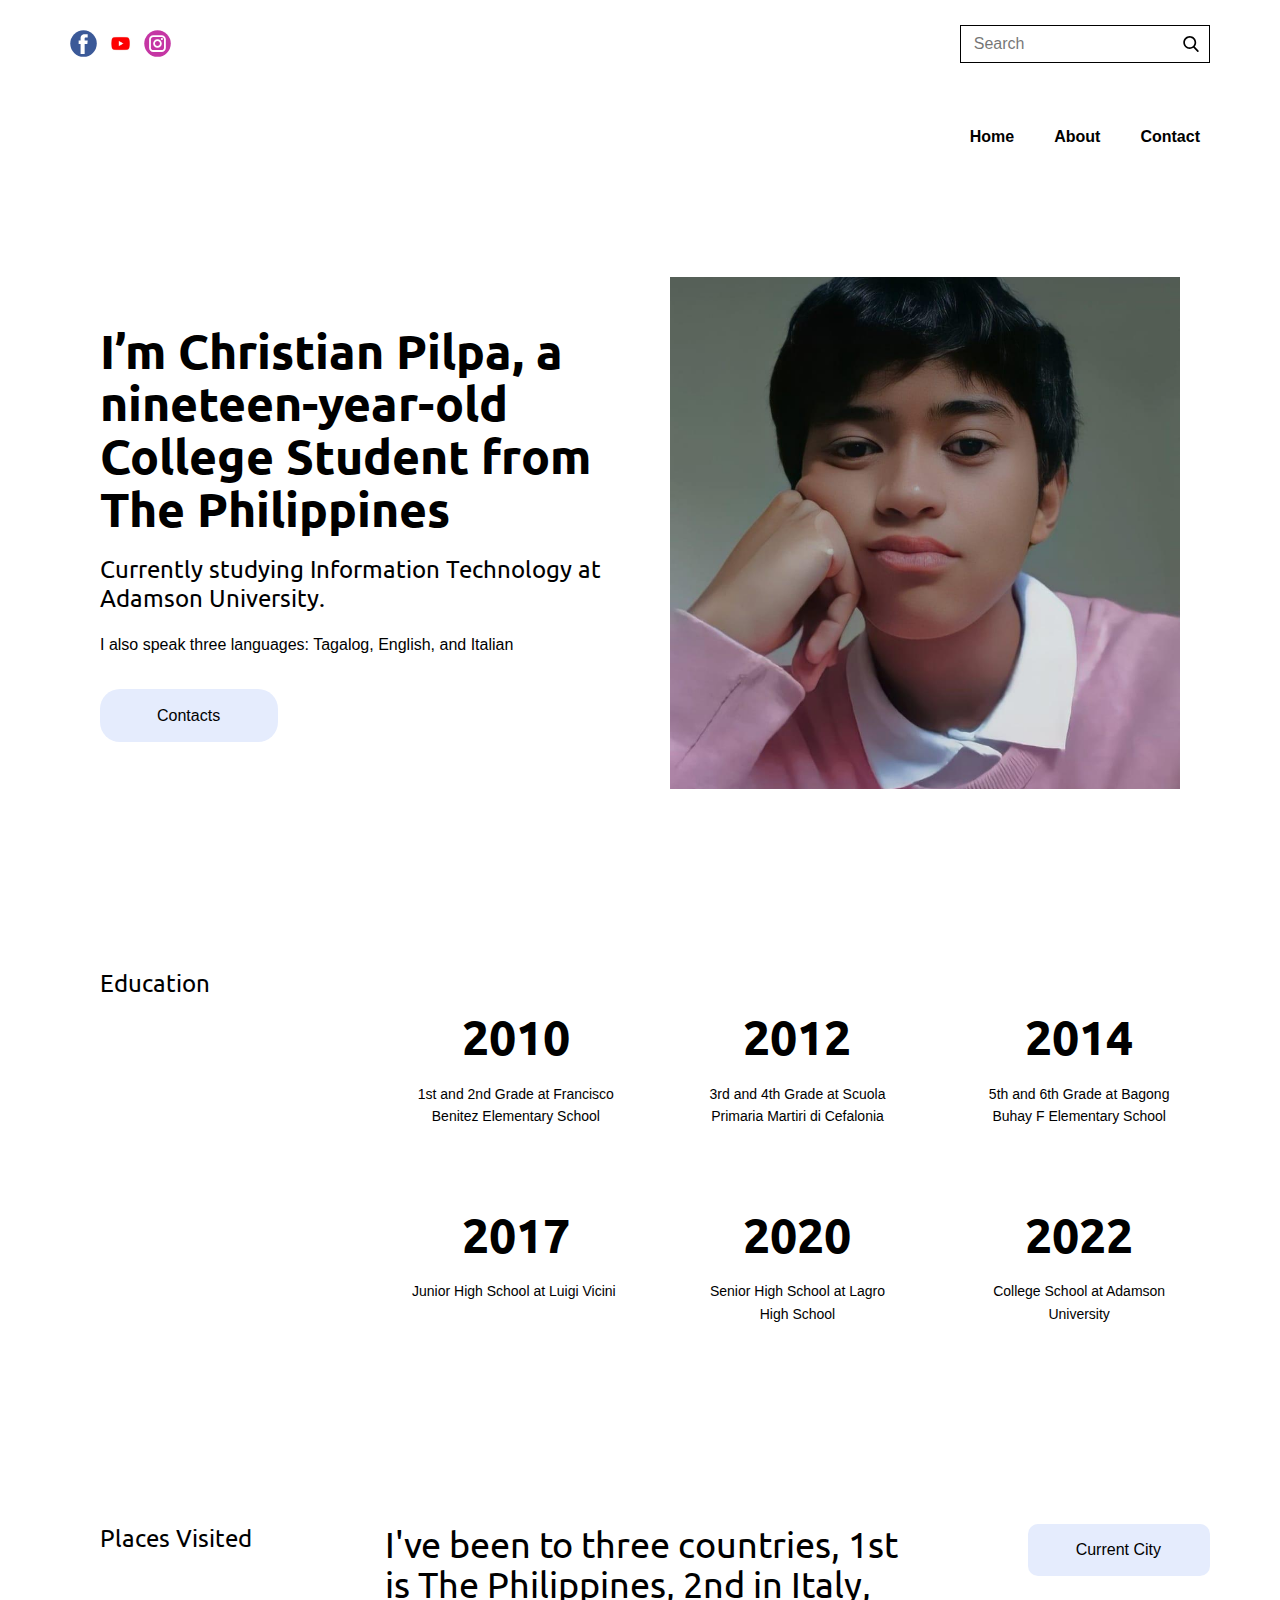
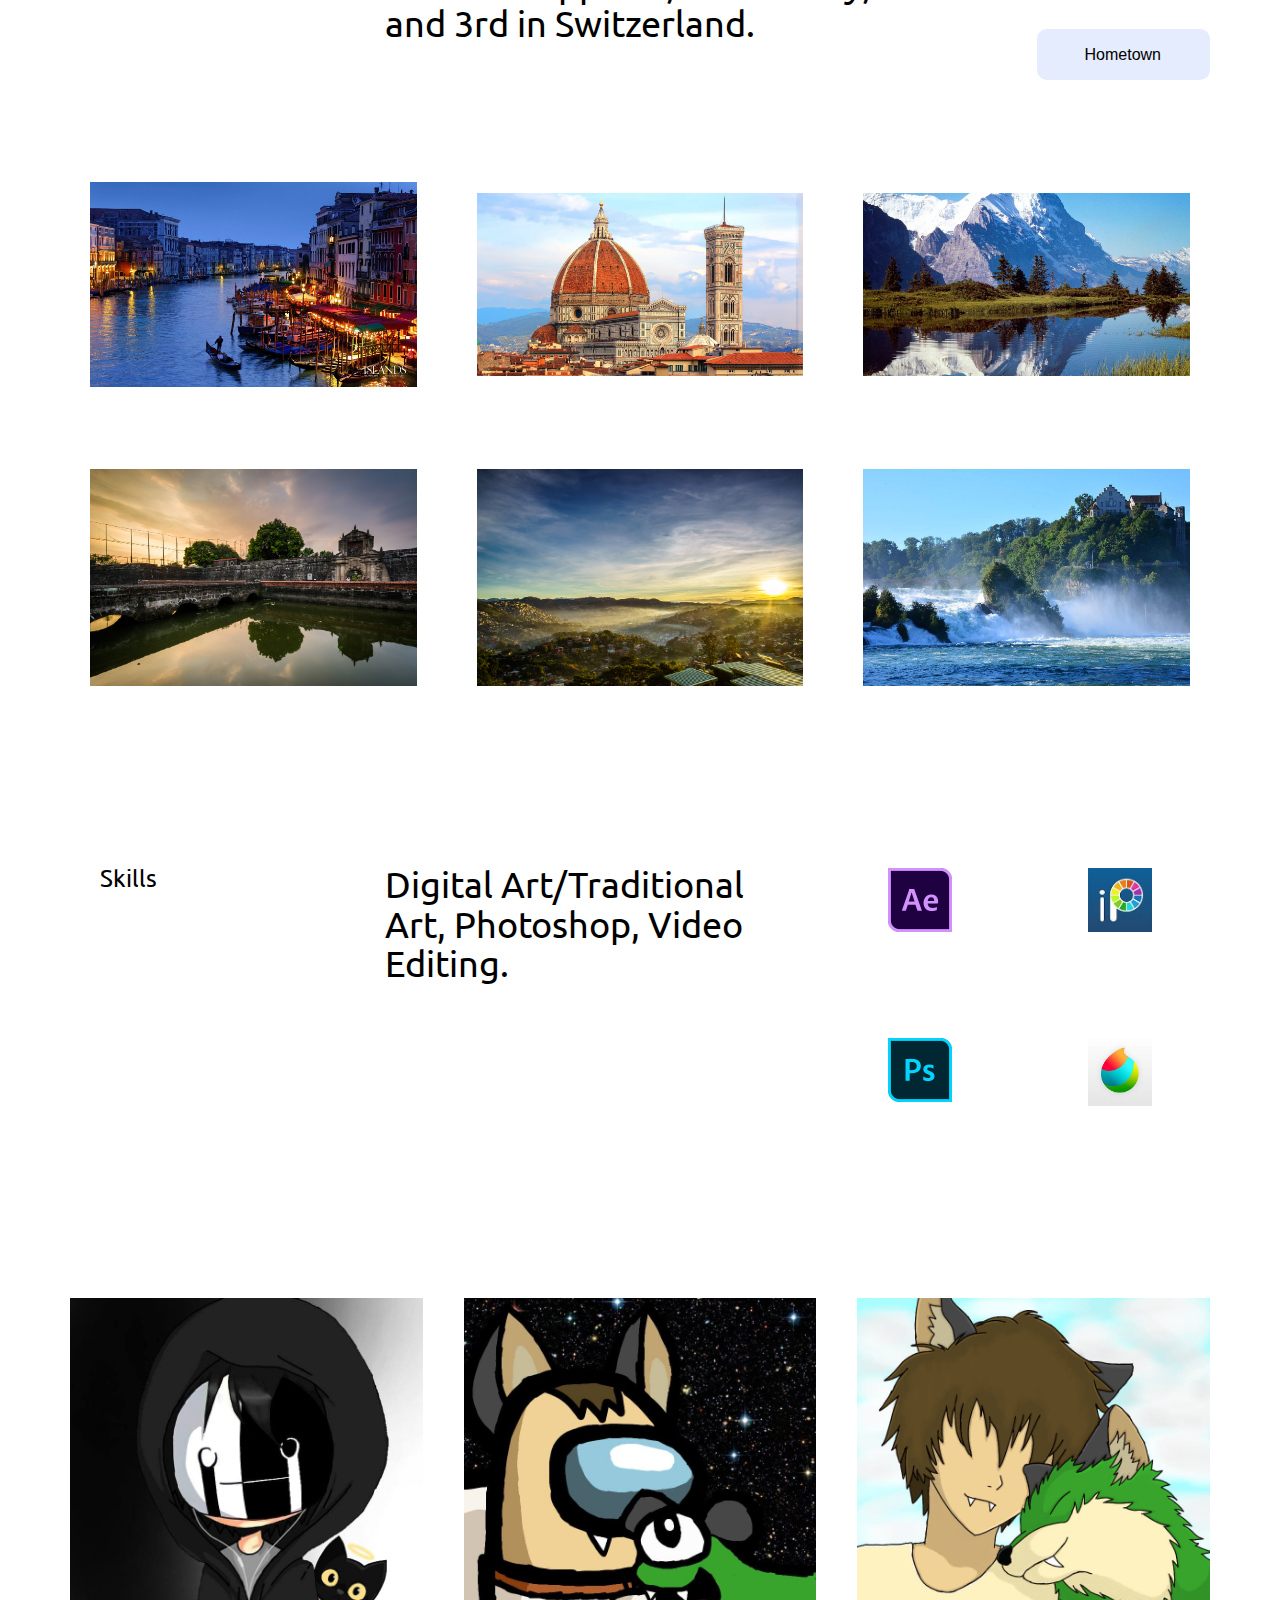
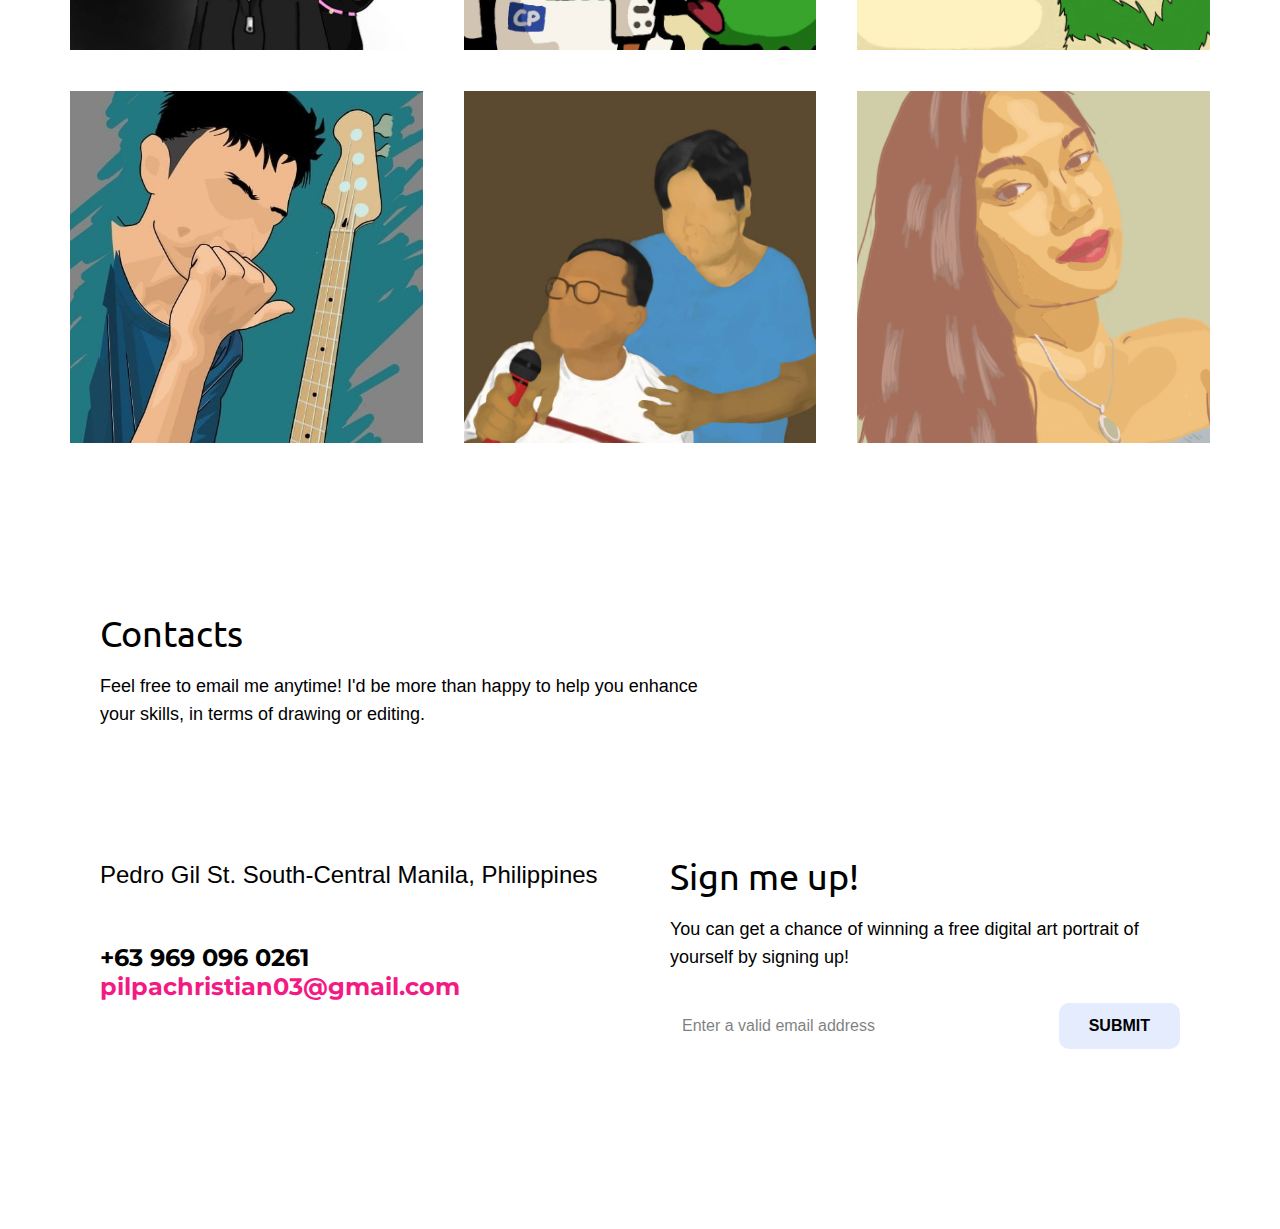
==== commit 2f74574a: "Add files via upload" ====
--- a/index.html
+++ b/index.html
@@ -1,8 +1,6 @@
-<!DOCTYPE html>
 <html style="font-size: 16px;" lang="en"><head>
     <meta name="viewport" content="width=device-width, initial-scale=1.0">
     <meta charset="utf-8">
-    <meta name="keywords" content="​I’m Linda Larson, a twenty-nine-year-old UI/UX designer from Los Angeles, CA, 2017, 2018, 2019, 2020, 2021, 2022, ​I&amp;apos;m designed dozens of appealing interfaces for websites and web apps. Take a look at my projects below., ​UI/UX design, Application design, UX research, Visual communication, Prototyping Headline, ​Get your free consultation now!, ​Sign me up!">
     <meta name="description" content="">
     <title>Personal Website</title>
     <link rel="stylesheet" href="nicepage.css" media="screen">
@@ -13,13 +11,13 @@
     <meta name="referrer" content="origin">
     <link id="u-theme-google-font" rel="stylesheet" href="https://fonts.googleapis.com/css?family=Roboto:100,100i,300,300i,400,400i,500,500i,700,700i,900,900i|Open+Sans:300,300i,400,400i,500,500i,600,600i,700,700i,800,800i">
     <link id="u-page-google-font" rel="stylesheet" href="https://fonts.googleapis.com/css?family=Ubuntu:300,300i,400,400i,500,500i,700,700i|Montserrat:100,100i,200,200i,300,300i,400,400i,500,500i,600,600i,700,700i,800,800i,900,900i">
-    
-    
-    
-    
-    
-    
-    
+
+
+
+
+
+
+
     <script type="application/ld+json">{
 		"@context": "http://schema.org",
 		"@type": "Organization",
@@ -34,7 +32,7 @@
     <meta property="og:title" content="Personal Website">
     <meta property="og:type" content="website">
   </head>
-  <body data-home-page="https://website3566824.nicepage.io/Personal-Website.html?version=718d808a-7b7e-45c7-b8f2-ec4393c3d4ac" data-home-page-title="Personal Website" class="u-body u-xl-mode" data-lang="en"><header class="u-align-left u-clearfix u-header u-section-row-container" id="sec-bdfa"><div class="u-section-rows">
+  <body class="u-body u-xl-mode" data-lang="en"><header class="u-align-left u-clearfix u-header u-section-row-container" id="sec-bdfa"><div class="u-section-rows">
         <div class="u-grey-70 u-section-row u-section-row-1" id="sec-46aa">
           <div class="u-clearfix u-sheet u-sheet-1">
             <div class="u-social-icons u-spacing-10 u-social-icons-1">
@@ -59,11 +57,11 @@
               <input class="u-search-input" type="search" name="search" value="" placeholder="Search">
             </form>
           </div>
-          
-          
-          
-          
-          
+
+
+
+
+
         </div>
         <div class="u-section-row" id="sec-37e8">
           <div class="u-clearfix u-sheet u-sheet-2">
@@ -96,11 +94,11 @@
               </div>
             </nav>
           </div>
-          
-          
-          
-          
-          
+
+
+
+
+
         </div>
       </div></header>
     <section class="u-clearfix u-grey-90 u-section-1" id="carousel_a79e">
@@ -133,7 +131,7 @@
             <div class="u-layout-row">
               <div class="u-container-align-left-sm u-container-align-left-xs u-container-style u-layout-cell u-size-15 u-layout-cell-1">
                 <div class="u-container-layout u-valign-top-lg u-valign-top-xl u-valign-top-xs u-container-layout-1">
-                  <h5 class="u-align-left-sm u-align-left-xs u-custom-font u-font-ubuntu u-text u-text-default u-text-1"> Schools</h5>
+                  <h5 class="u-align-left-sm u-align-left-xs u-custom-font u-font-ubuntu u-text u-text-default u-text-1"> Education</h5>
                 </div>
               </div>
               <div class="u-container-style u-layout-cell u-size-45 u-layout-cell-2">
@@ -202,8 +200,8 @@
               </div>
               <div class="u-container-align-left-sm u-container-align-left-xs u-container-align-right-lg u-container-align-right-md u-container-align-right-xl u-container-style u-layout-cell u-size-14-lg u-size-14-xl u-size-16-md u-size-16-sm u-size-16-xs u-layout-cell-3">
                 <div class="u-container-layout u-container-layout-3">
-                  <a href="https://www.bing.com/maps?q=manila+map&amp;FORM=HDRSC4" class="u-align-left-sm u-align-left-xs u-align-right-lg u-align-right-md u-align-right-xl u-border-none u-btn u-btn-round u-button-style u-palette-1-base u-radius-10 u-btn-1" target="_blank"> Current City</a>
-                  <a href="https://www.bing.com/search?q=san+jose+del+monte+bulacan+map&amp;qs=AS&amp;pq=san+jose+del+monte+bulacan+ma&amp;sc=10-29&amp;cvid=8C73331CD6044412A67281CF94086FA9&amp;FORM=QBRE&amp;sp=1" class="u-align-left-sm u-align-left-xs u-align-right-lg u-align-right-md u-align-right-xl u-border-none u-btn u-btn-round u-button-style u-palette-2-base u-radius-10 u-btn-2" target="_blank"> Hometown</a>
+                  <a href="https://www.google.com/maps/place/Manila,+Metro+Manila/@14.5964957,120.9444544,13z/data=!3m1!4b1!4m5!3m4!1s0x3397ca03571ec38b:0x69d1d5751069c11f!8m2!3d14.5995124!4d120.9842195" class="u-align-left-sm u-align-left-xs u-align-right-lg u-align-right-md u-align-right-xl u-border-none u-btn u-btn-round u-button-style u-palette-1-base u-radius-10 u-btn-1" target="_blank"> Current City</a>
+                  <a href="https://www.google.com/maps/place/San+Jose+del+Monte+City,+Bulacan/@14.8171287,120.9444739,12z/data=!3m1!4b1!4m5!3m4!1s0x3397afa422693581:0x981101434383975d!8m2!3d14.8142626!4d121.072532" class="u-align-left-sm u-align-left-xs u-align-right-lg u-align-right-md u-align-right-xl u-border-none u-btn u-btn-round u-button-style u-palette-2-base u-radius-10 u-btn-2" target="_blank"> Hometown</a>
                 </div>
               </div>
             </div>
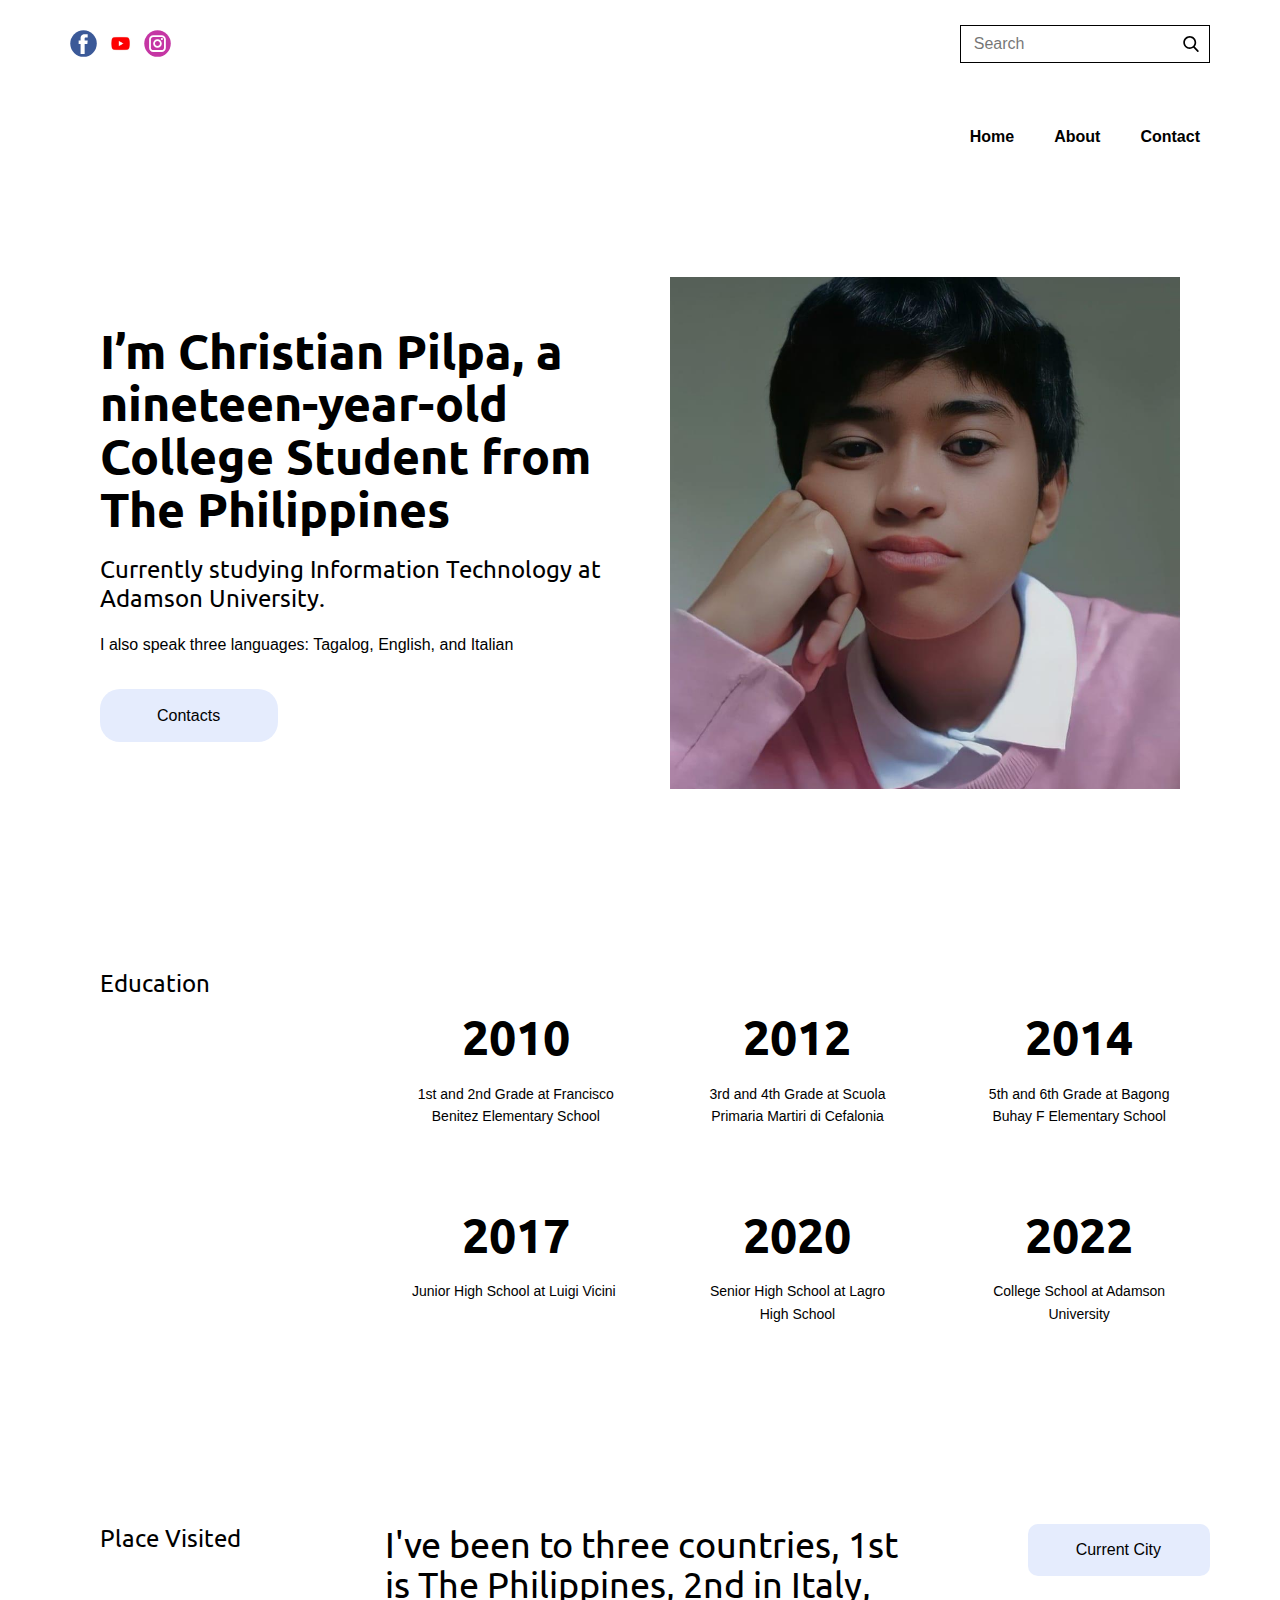
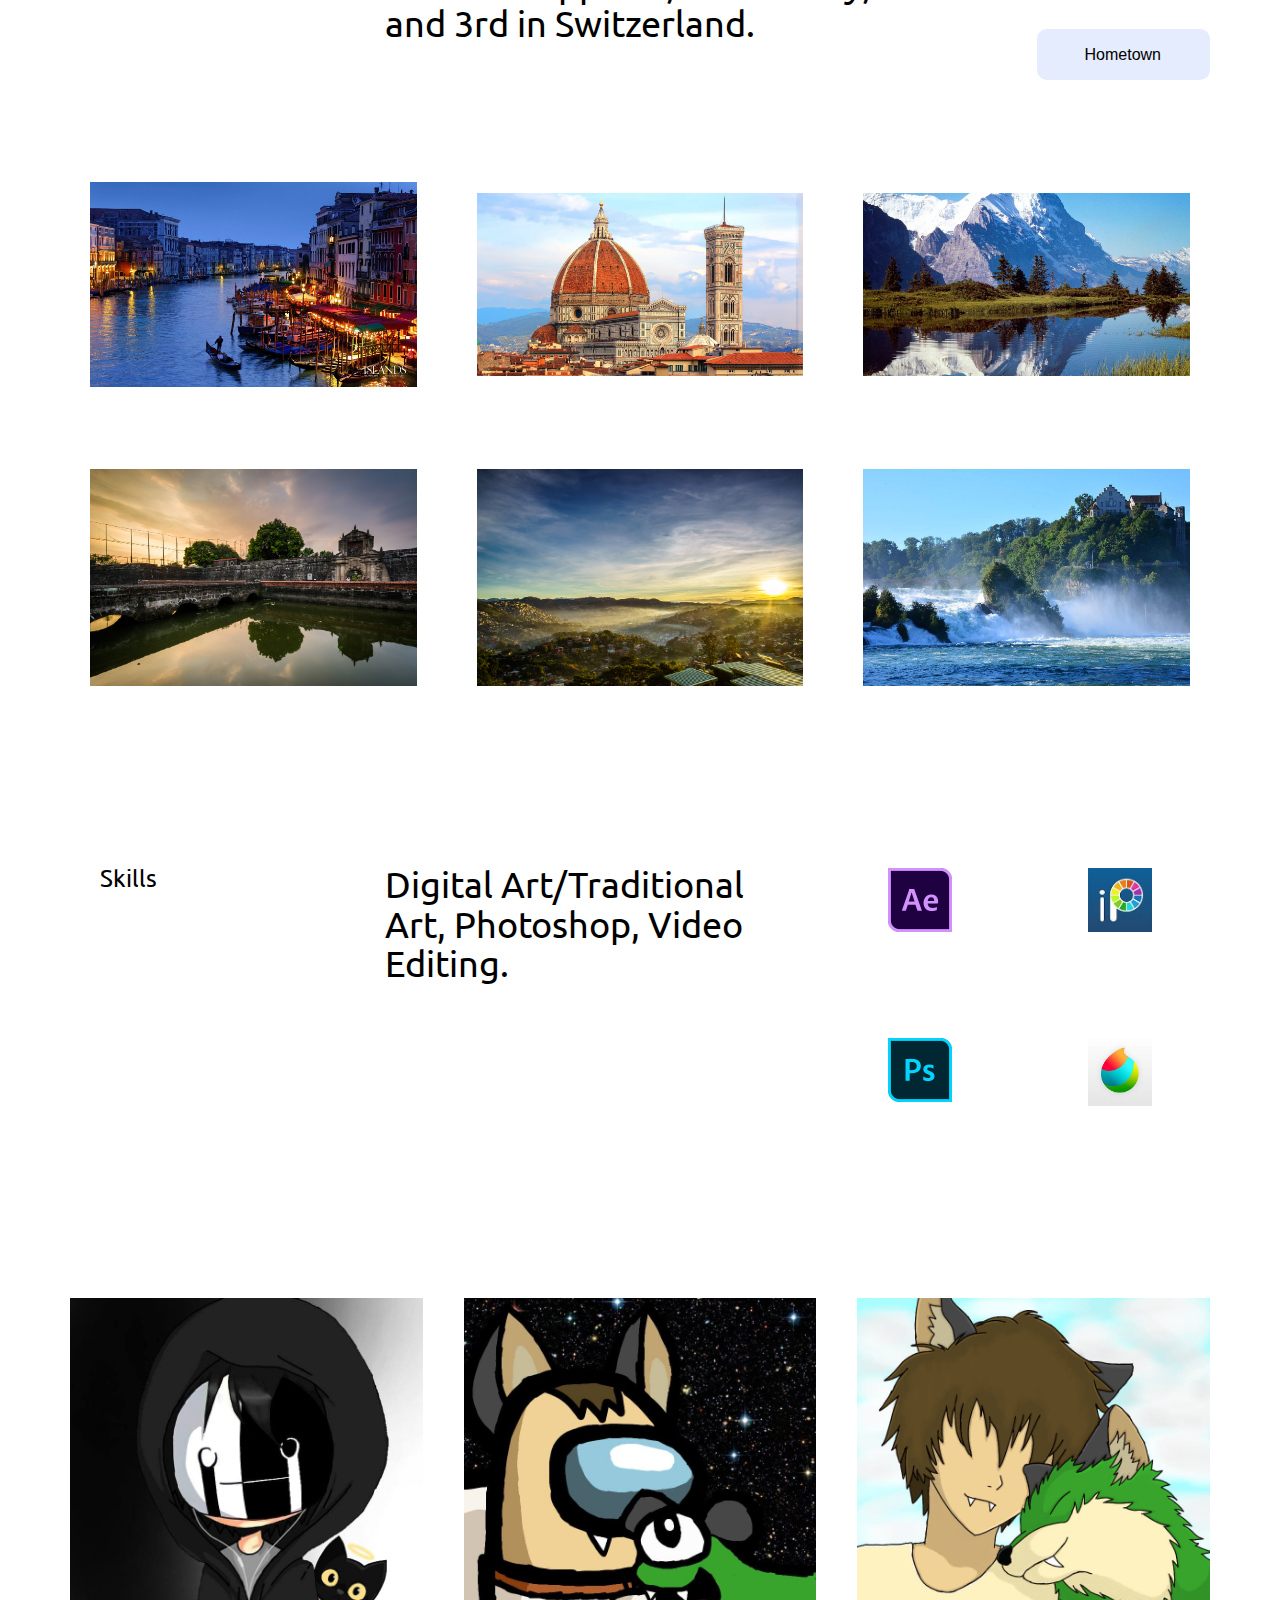
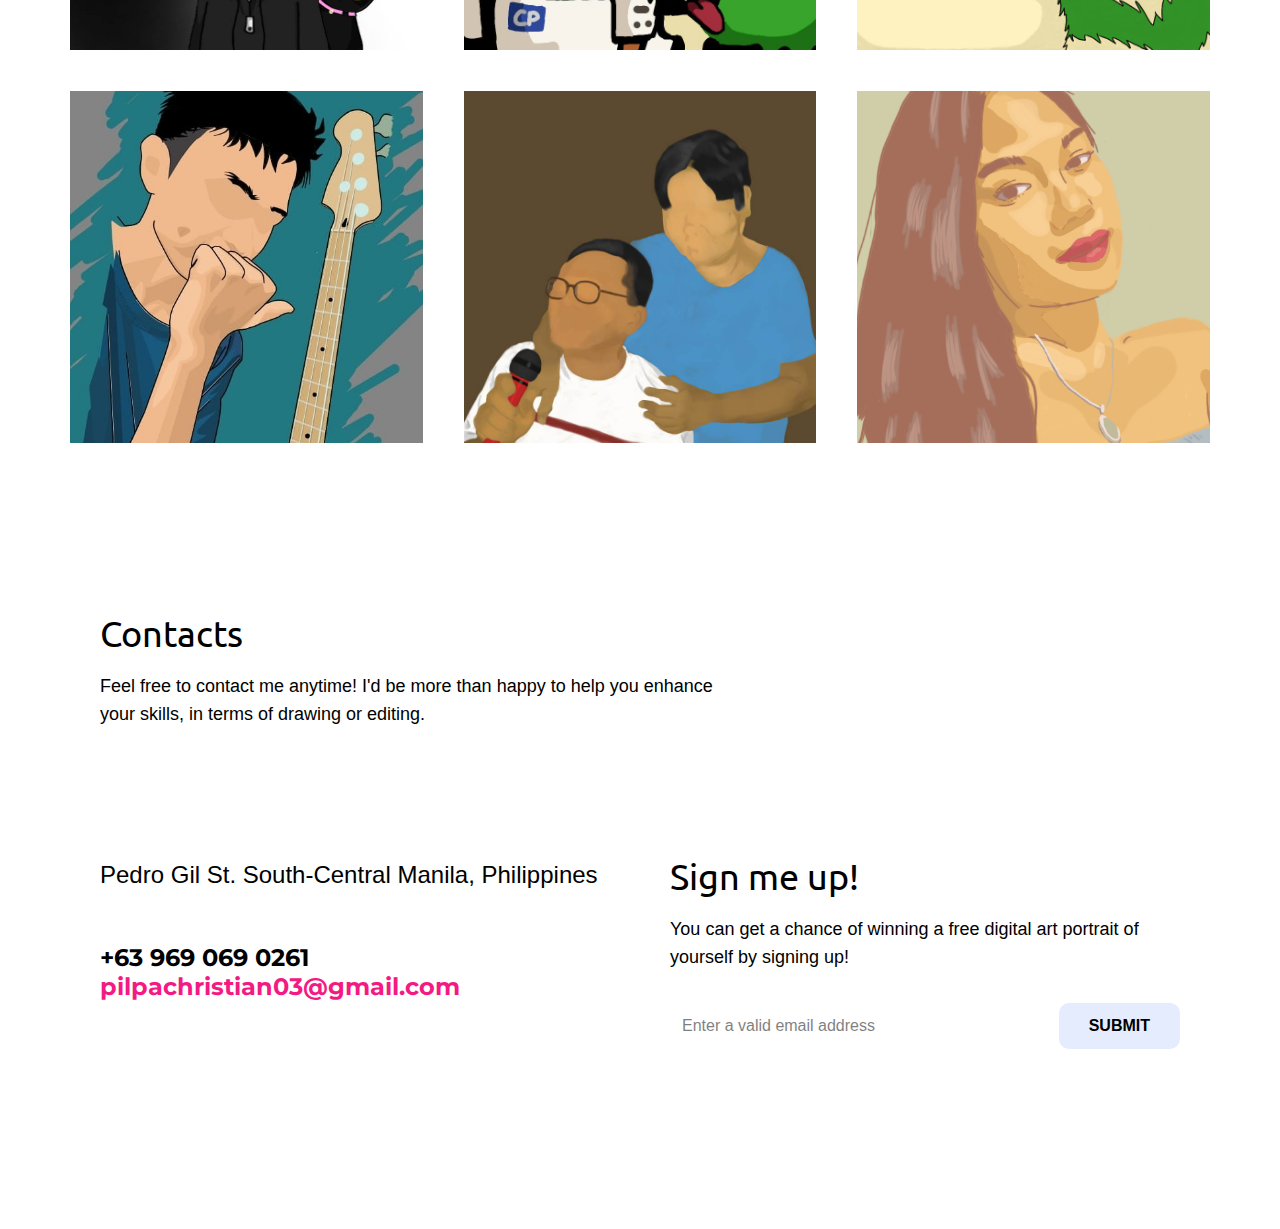
==== commit 640a2a64: "Update index.html" ====
--- a/index.html
+++ b/index.html
@@ -190,7 +190,7 @@
             <div class="u-layout-row">
               <div class="u-container-style u-layout-cell u-size-15 u-layout-cell-1">
                 <div class="u-container-layout u-container-layout-1">
-                  <h4 class="u-custom-font u-font-ubuntu u-text u-text-default u-text-1"> Places Visited</h4>
+                  <h4 class="u-custom-font u-font-ubuntu u-text u-text-default u-text-1"> Place Visited</h4>
                 </div>
               </div>
               <div class="u-container-style u-layout-cell u-size-29-md u-size-29-sm u-size-29-xs u-size-31-lg u-size-31-xl u-layout-cell-2">
@@ -359,7 +359,7 @@
                   <div class="u-container-style u-layout-cell u-size-30-lg u-size-30-md u-size-30-sm u-size-30-xs u-size-35-xl u-layout-cell-1">
                     <div class="u-container-layout u-container-layout-1">
                       <h2 class="u-custom-font u-font-ubuntu u-text u-text-default u-text-1">Contacts</h2>
-                      <p class="u-text u-text-default u-text-2"> Feel free to email me anytime! I'd be more than happy to help you enhance your skills, in terms of drawing or editing.</p>
+                      <p class="u-text u-text-default u-text-2"> Feel free to contact me anytime! I'd be more than happy to help you enhance your skills, in terms of drawing or editing.</p>
                     </div>
                   </div>
                   <div class="u-container-align-left-sm u-container-align-left-xs u-container-style u-layout-cell u-size-25-xl u-size-30-lg u-size-30-md u-size-30-sm u-size-30-xs u-layout-cell-2">
@@ -372,7 +372,7 @@
                   <div class="u-container-style u-layout-cell u-size-30 u-layout-cell-3">
                     <div class="u-container-layout u-container-layout-3">
                       <p class="u-text u-text-default u-text-3">Pedro Gil St. South-Central Manila, Philippines</p>
-                      <h4 class="u-custom-font u-font-montserrat u-text u-text-4"> +63 969 096 0261<br>
+                      <h4 class="u-custom-font u-font-montserrat u-text u-text-4"> +63 969 069 0261<br>
                         <font color="#f41a83">pilpachristian03@gmail.com</font>
                       </h4>
                     </div>
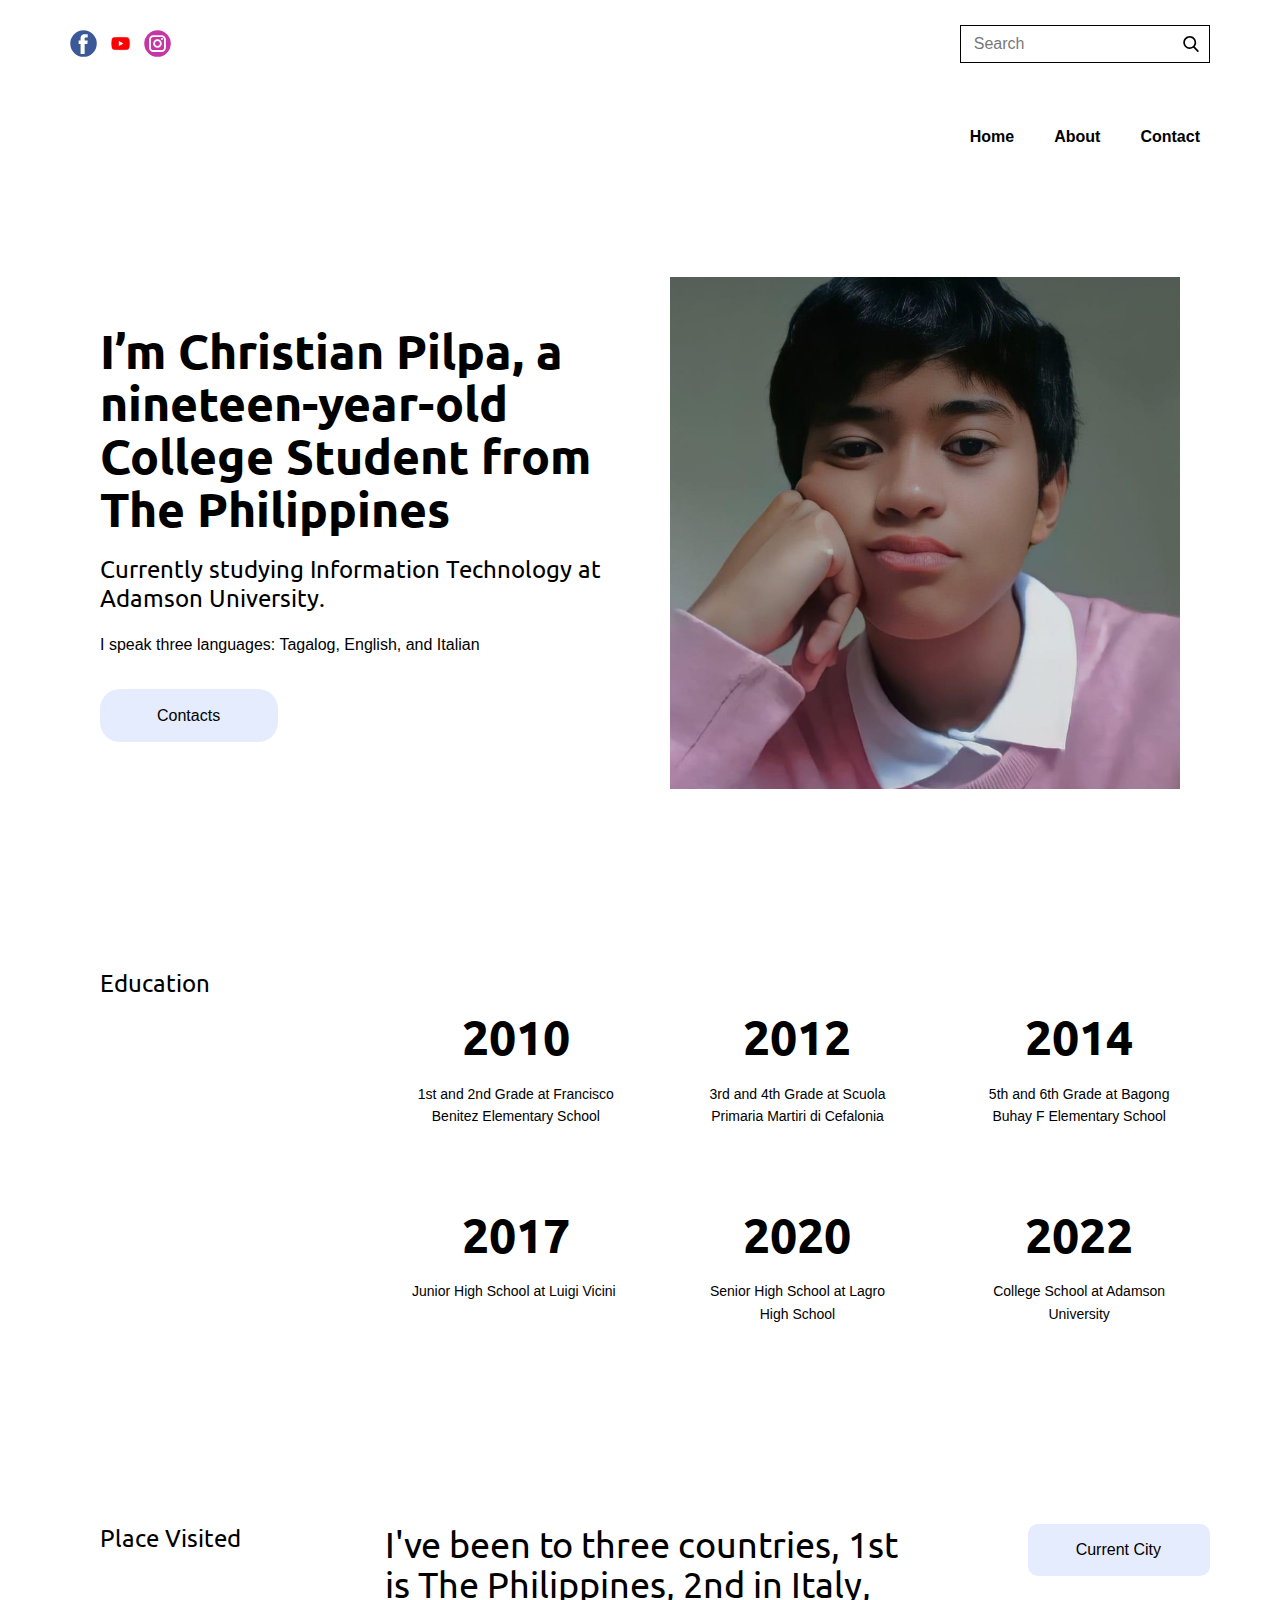
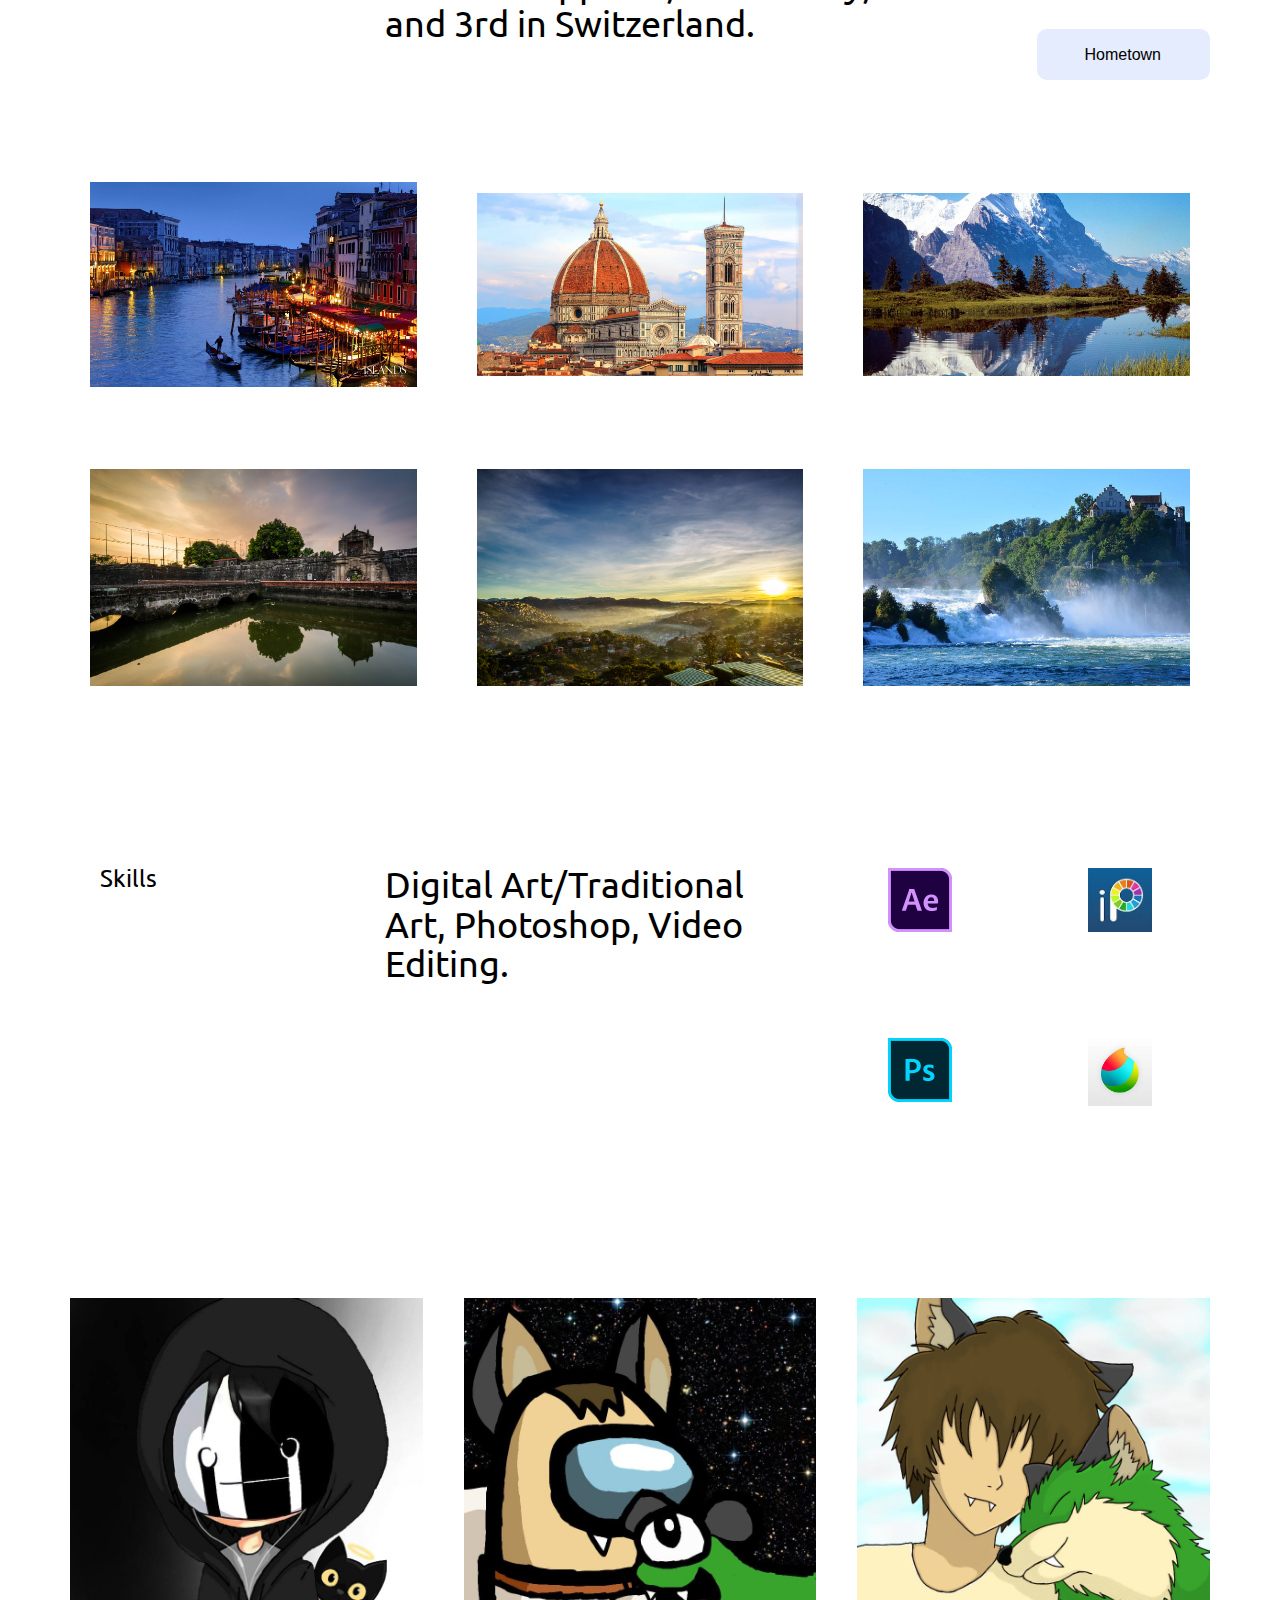
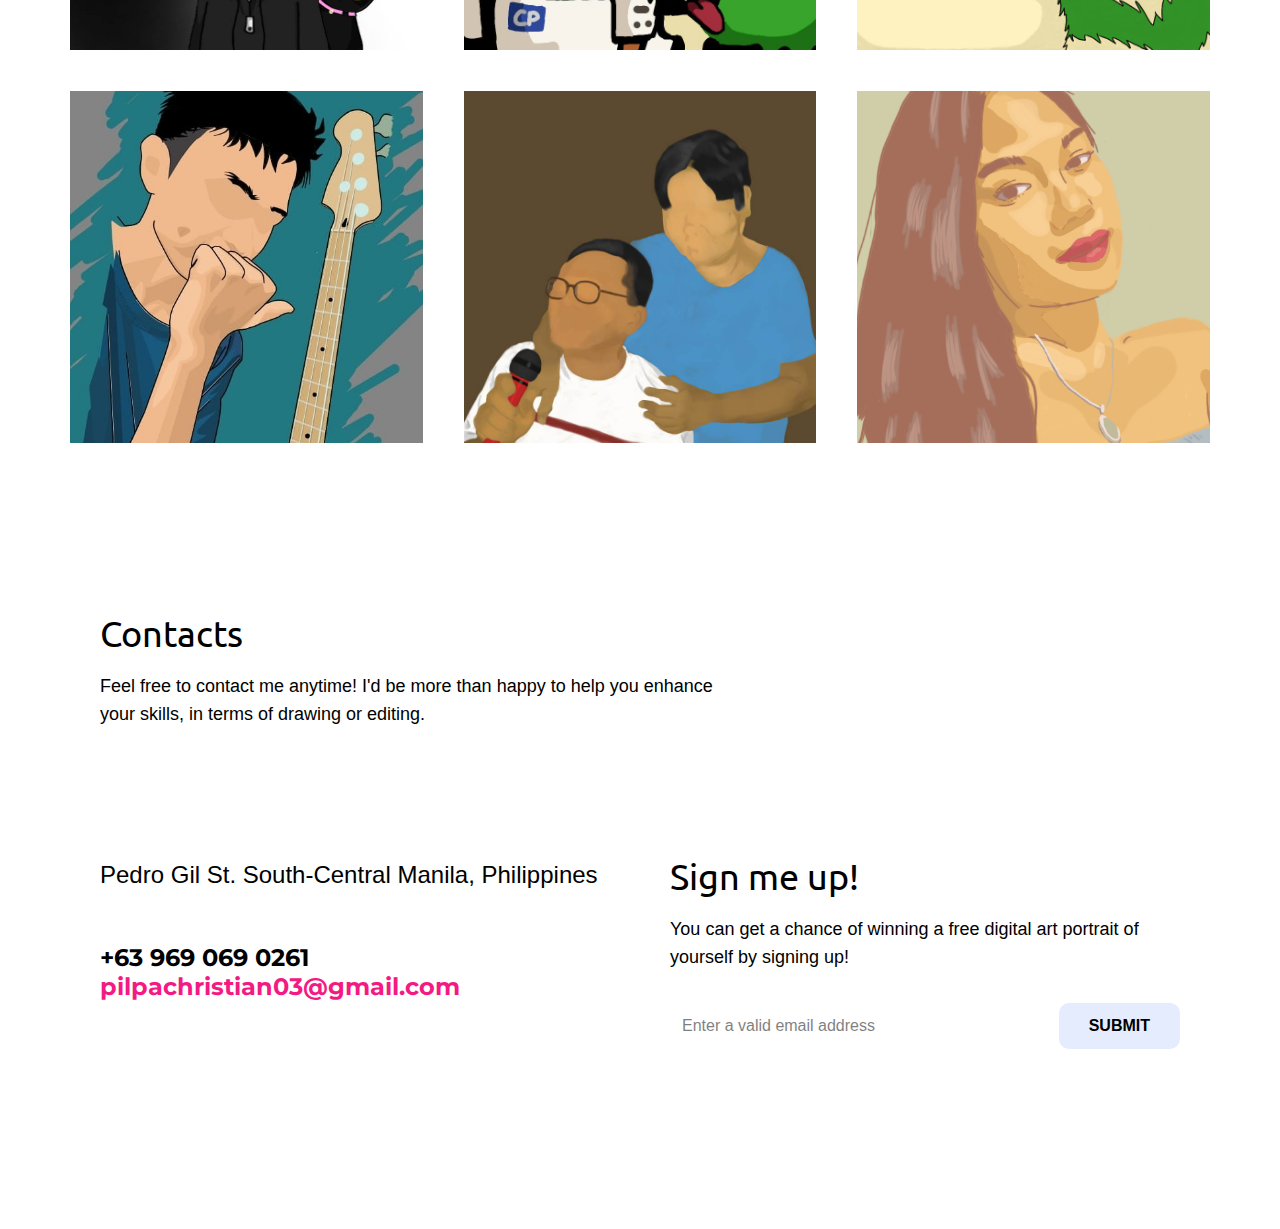
==== commit 8d293bd8: "Update index.html" ====
--- a/index.html
+++ b/index.html
@@ -110,7 +110,7 @@
                 <div class="u-container-layout u-valign-middle-lg u-valign-middle-xl u-valign-top-md u-valign-top-sm u-valign-top-xs u-container-layout-1">
                   <h2 class="u-custom-font u-font-ubuntu u-text u-text-default u-text-1"> I’m Christian Pilpa, a nineteen-year-old College Student from The Philippines</h2>
                   <h5 class="u-custom-font u-font-ubuntu u-text u-text-default u-text-2"> Currently studying Information Technology at Adamson University.</h5>
-                  <p class="u-text u-text-default u-text-3">I also speak three languages: Tagalog, English, and Italian</p>
+                  <p class="u-text u-text-default u-text-3">I speak three languages: Tagalog, English, and Italian</p>
                   <a href="Personal-Website.html#carousel_2575" class="u-border-none u-btn u-btn-round u-button-style u-palette-1-base u-radius-20 u-btn-1">Contacts</a>
                 </div>
               </div>
